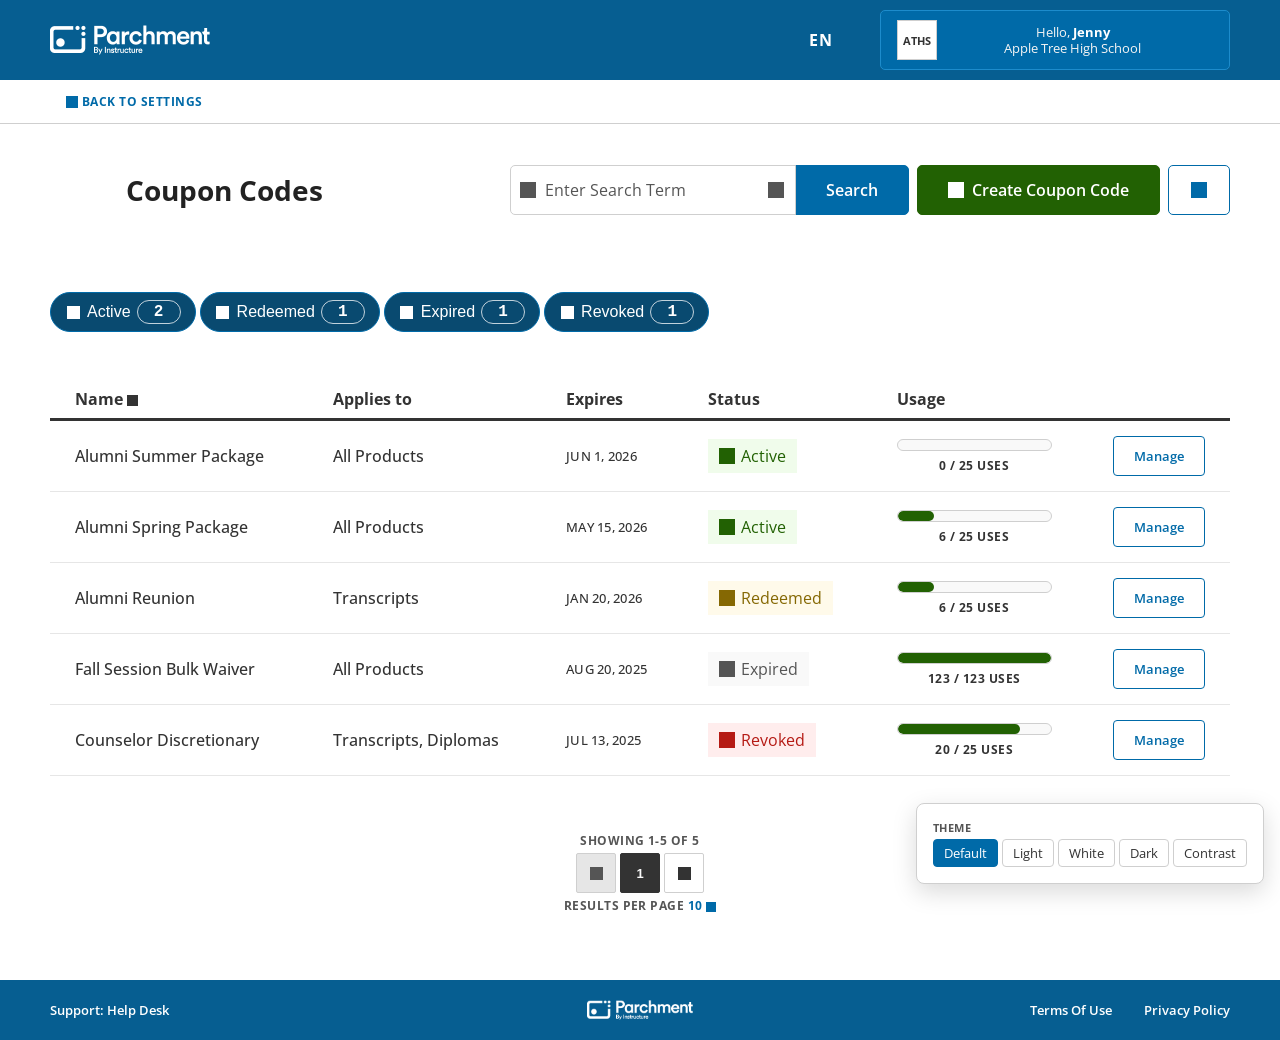
==== index.html @ 9c828cae "Add files via upload" ====
<!DOCTYPE html>
<html lang="en" data-theme="default">
<!--
  Coupon Codes Prototype — Admin Settings
  Screens: list (table), create-01 (form), create-02 (send), create-03 (confirmation)
  Modal:   revoke confirmation
-->
<head>
  <meta charset="UTF-8">
  <meta name="viewport" content="width=device-width, initial-scale=1.0">
  <title>Coupon Codes — Admin Settings</title>
  <link rel="stylesheet" href="styles/tokens.css">
  <link rel="stylesheet" href="styles/icons.css">
  <link rel="stylesheet" href="styles/chrome.css">
  <link rel="stylesheet" href="styles/app.css">
  <link rel="stylesheet" href="styles/tasty-components.css">
</head>
<body>
  <a class="skip-link" href="#main-content">Skip to main content</a>

  <div class="dashboard-screen-wrap">
    <div class="app-wrap">

      <!-- Chrome: PageHeader -->
      <div data-component="page-header-mount"
           data-persona-greet="Hello,"
           data-persona-name="Jenny"
           data-persona-org="Apple Tree High School"
           data-org-initials="ATHS"
           data-lang="EN"></div>

      <!-- ═══════════════════════════════════════════════════════════
           SCREEN 1: Coupon Codes List
      ═══════════════════════════════════════════════════════════ -->
      <section id="screen-list" class="screen active">

        <!-- Sub-nav back bar -->
        <div class="subnav-bar">
          <button class="workflow-nav-btn subnav-back">
            <span class="tcon" data-g="back-caret"></span> BACK TO SETTINGS
          </button>
        </div>

        <div class="page-content" id="main-content">

          <!-- Control bar: illustration + title + search + actions -->
          <div class="coupon-ctrl-bar">
            <div class="coupon-ctrl-bar__left">
              <div class="coupon-illus-wrap" id="coupon-illus-header"></div>
              <h1 class="coupon-page-title">Coupon Codes</h1>
            </div>
            <div class="coupon-ctrl-bar__right">
              <div class="tasty-search-group">
                <span class="tasty-search has-config">
                  <span class="tasty-search__icon"><span class="tcon" data-g="search"></span></span>
                  <input type="text" class="tasty-input" id="search-input" placeholder="Enter Search Term" oninput="handleSearch(this.value)">
                  <span class="tasty-search__config"><span class="tcon" data-g="filter"></span></span>
                </span>
                <button class="tasty-btn tasty-search-group__go" onclick="handleSearch(document.getElementById('search-input').value)">Search</button>
              </div>
              <button class="tasty-btn is-success" id="btn-create" onclick="openCreateFlow()">
                <span class="tcon" data-g="add"></span> Create Coupon Code
              </button>
              <div style="position:relative; display:inline-block;">
                <button class="tasty-btn is-ghost kebab-btn" id="kebab-btn" onclick="toggleKebab()" aria-label="More options">
                  <span class="tcon" data-g="more-menu"></span>
                </button>
                <div class="tasty-menu" id="kebab-menu" style="display:none; position:absolute; right:0; top:44px; min-width:180px; z-index:50;">
                  <button class="tasty-menu__item" onclick="closeKebab()">Export CSV</button>
                  <button class="tasty-menu__item" onclick="closeKebab()">Import Codes</button>
                </div>
              </div>
            </div>
          </div>

          <!-- Status filter tags (multi-select; all active by default) -->
          <div class="filter-tag-row" id="status-filter-tags" role="group" aria-label="Filter by status">
            <button class="tasty-filter-tag is-active" data-filter="active"
                    aria-pressed="true"
                    onclick="toggleFilter('active', this)">
              <span class="ft-cap" aria-hidden="true">
                <span class="ft-cap__ring"></span>
                <span class="tcon ft-cap__check" data-g="check"></span>
              </span>
              Active <span class="tasty-badge" id="badge-active">2</span>
            </button>
            <button class="tasty-filter-tag is-active" data-filter="redeemed"
                    aria-pressed="true"
                    onclick="toggleFilter('redeemed', this)">
              <span class="ft-cap" aria-hidden="true">
                <span class="ft-cap__ring"></span>
                <span class="tcon ft-cap__check" data-g="check"></span>
              </span>
              Redeemed <span class="tasty-badge" id="badge-redeemed">1</span>
            </button>
            <button class="tasty-filter-tag is-active" data-filter="expired"
                    aria-pressed="true"
                    onclick="toggleFilter('expired', this)">
              <span class="ft-cap" aria-hidden="true">
                <span class="ft-cap__ring"></span>
                <span class="tcon ft-cap__check" data-g="check"></span>
              </span>
              Expired <span class="tasty-badge" id="badge-expired">1</span>
            </button>
            <button class="tasty-filter-tag is-active" data-filter="revoked"
                    aria-pressed="true"
                    onclick="toggleFilter('revoked', this)">
              <span class="ft-cap" aria-hidden="true">
                <span class="ft-cap__ring"></span>
                <span class="tcon ft-cap__check" data-g="check"></span>
              </span>
              Revoked <span class="tasty-badge" id="badge-revoked">1</span>
            </button>
          </div>

          <!-- Coupon table -->
          <table class="tasty-table coupon-table" id="coupon-table">
            <thead>
              <tr>
                <th class="tasty-table__th sortable" onclick="sortTable('name')">
                  Name <span class="tcon" data-g="caret" style="font-size:11px; vertical-align:middle;"></span>
                </th>
                <th class="tasty-table__th">Applies to</th>
                <th class="tasty-table__th">Expires</th>
                <th class="tasty-table__th">Status</th>
                <th class="tasty-table__th">Usage</th>
                <th class="tasty-table__th"></th>
              </tr>
            </thead>
            <tbody id="coupon-tbody">
              <!-- Rendered by renderTable() in app.js -->
            </tbody>
          </table>

          <!-- Empty state (shown when no rows match filter) -->
          <div id="empty-state" class="coupon-empty-state" style="display:none;">
            <h2 class="coupon-empty-title">Create a coupon code to get started.</h2>
            <div id="empty-illus-slot" class="coupon-empty-illus"></div>
          </div>

          <!-- Pagination -->
          <div id="pagination-wrap" class="coupon-pagination-wrap">
            <p class="pagination-showing">SHOWING <strong id="showing-range">1-5</strong> OF <strong id="showing-total">5</strong></p>
            <nav class="tasty-pagination" aria-label="Pagination">
              <button class="tasty-pagination__item is-disabled" aria-label="Previous page">
                <span class="tcon" data-g="back-caret"></span>
              </button>
              <button class="tasty-pagination__item is-active" aria-current="page">1</button>
              <button class="tasty-pagination__item next-page" aria-label="Next page">
                <span class="tcon next-icon" data-g="back-caret" style="display:inline-block; transform:rotate(180deg);"></span>
              </button>
            </nav>
            <p class="pagination-per-page">
              RESULTS PER PAGE
              <span class="per-page-trigger" id="per-page-trigger" onclick="togglePerPage()">
                10 <span class="tcon" data-g="caret" style="font-size:10px; vertical-align:middle;"></span>
              </span>
              <span class="per-page-options" id="per-page-options" style="display:none;">
                <button onclick="setPerPage(10)">10</button>
                <button onclick="setPerPage(25)">25</button>
                <button onclick="setPerPage(50)">50</button>
              </span>
            </p>
          </div>

        </div>
      </section>


      <!-- ═══════════════════════════════════════════════════════════
           SCREEN 2: Create Coupon Code — Step 1 (Form)
      ═══════════════════════════════════════════════════════════ -->
      <section id="screen-create-01" class="screen">

        <div class="workflow-header">
          <div class="workflow-header-left">
            <button class="workflow-nav-btn" onclick="showScreen('list')">
              <span class="tcon" data-g="back-caret"></span> BACK
            </button>
          </div>
          <div class="workflow-header-right">
            <button class="workflow-nav-btn" onclick="cancelCreate()">
              CANCEL <span class="tcon" data-g="cancel"></span>
            </button>
          </div>
        </div>

        <div class="page-content">
          <div class="tasty-input-container">

            <div class="tasty-input-container__header">
              <h2 style="margin:0; font-size:16px;">Create coupon code</h2>
            </div>

            <div class="tasty-input-container__body create-form-body">

              <!-- Code Name -->
              <div class="tasty-field" id="field-code-name">
                <label class="tasty-field__label" for="input-code-name">
                  <span class="req" aria-hidden="true">*</span> Code name
                </label>
                <div class="tasty-field__control">
                  <input type="text" class="tasty-input" id="input-code-name"
                    placeholder="" oninput="validateCreate()"
                    aria-required="true" aria-describedby="hint-code-name">
                </div>
                <span class="tasty-field__msg" id="hint-code-name">Give your code a name that you'll recognize on the management list.</span>
              </div>

              <!-- Applies To -->
              <div class="tasty-field" style="margin-top:24px;" id="field-applies-to">
                <label class="tasty-field__label"><span class="req" aria-hidden="true">*</span> Applies to</label>
                <label class="tasty-radio is-checked" id="radio-all-products" onclick="selectAppliesTo('all', this)">
                  <span class="tasty-radio__dot"></span>
                  All products
                </label>
                <label class="tasty-radio" id="radio-specific" style="margin-top:10px;" onclick="selectAppliesTo('specific', this)">
                  <span class="tasty-radio__dot"></span>
                  Specific product
                </label>
                <div id="product-select-wrap" style="margin-top:10px; display:none;">
                  <div class="tasty-field__control" style="position:relative;">
                    <span class="product-select-lock"><span class="tcon" data-g="locked"></span></span>
                    <select class="tasty-input product-select" disabled>
                      <option value="transcripts">Transcripts</option>
                      <option value="diplomas">Diplomas</option>
                      <option value="certificates">Certificates</option>
                    </select>
                  </div>
                </div>
              </div>

              <!-- Expiration Date -->
              <div class="tasty-field" style="margin-top:24px;" id="field-expiry">
                <label class="tasty-field__label" for="input-expiry"><span class="req" aria-hidden="true">*</span> Expiration date</label>
                <div class="tasty-field__control" style="position:relative; max-width:300px;">
                  <input type="text" class="tasty-input" id="input-expiry"
                    placeholder="mm / dd / yyyy"
                    oninput="validateCreate()" onfocus="this.select()"
                    aria-required="true" aria-label="Expiration date, format mm/dd/yyyy">
                  <span class="date-icon" aria-hidden="true"><span class="tcon" data-g="calendar"></span></span>
                </div>
              </div>

              <!-- Usage Limits -->
              <div class="usage-limits-section">
                <h3 class="usage-limits-heading">
                  <span id="usage-icon-slot" aria-hidden="true"></span> Usage limits
                </h3>

                <!-- Total Usage -->
                <div class="usage-row">
                  <label class="tasty-field__label"><span class="req" aria-hidden="true">*</span> Total usage</label>
                  <div class="usage-controls">
                    <label class="tasty-radio" id="radio-total-unlimited" onclick="selectUsage('total', 'unlimited', this)">
                      <span class="tasty-radio__dot"></span>
                      Unlimited
                    </label>
                    <label class="tasty-radio is-checked" id="radio-total-limit" onclick="selectUsage('total', 'limit', this)">
                      <span class="tasty-radio__dot"></span>
                      Limit to
                    </label>
                    <div class="usage-input-group" id="total-limit-group">
                      <input type="number" class="tasty-input usage-number" id="input-total-limit"
                        value="100" min="1" oninput="validateCreate()">
                      <span class="usage-label">uses total</span>
                    </div>
                  </div>
                </div>

                <!-- Per Learner -->
                <div class="usage-row" style="margin-top:16px;">
                  <label class="tasty-field__label"><span class="req" aria-hidden="true">*</span> Per learner</label>
                  <div class="usage-controls">
                    <label class="tasty-radio" id="radio-learner-unlimited" onclick="selectUsage('learner', 'unlimited', this)">
                      <span class="tasty-radio__dot"></span>
                      Unlimited
                    </label>
                    <label class="tasty-radio is-checked" id="radio-learner-limit" onclick="selectUsage('learner', 'limit', this)">
                      <span class="tasty-radio__dot"></span>
                      Limit to
                    </label>
                    <div class="usage-input-group" id="learner-limit-group">
                      <input type="number" class="tasty-input usage-number" id="input-learner-limit"
                        value="1" min="1" oninput="validateCreate()">
                      <span class="usage-label">per learner</span>
                    </div>
                  </div>
                </div>
              </div>

              <!-- Internal Note -->
              <div class="tasty-field" style="margin-top:24px;">
                <label class="tasty-field__label" for="input-note">
                  Internal note <span class="optional-label">(Optional)</span>
                </label>
                <div class="tasty-field__control">
                  <textarea class="tasty-textarea" id="input-note"
                    maxlength="250" rows="4"
                    oninput="updateCharCount(this)"
                    aria-describedby="char-count"></textarea>
                </div>
                <span class="tasty-field__msg" id="char-count" aria-live="polite">0 of 250 characters used</span>
              </div>

            </div><!-- /body -->

            <div class="tasty-input-container__footer create-form-footer">
              <div class="form-footer-btns">
                <button class="tasty-btn is-success" id="btn-generate"
                  disabled onclick="goToConfirmation()">Generate</button>
              </div>
              <p class="req-note">
                <span class="req" aria-hidden="true">*</span> All items with a red asterisk are required.
              </p>
            </div>

          </div>
        </div>
      </section>


      <!-- ═══════════════════════════════════════════════════════════
           SCREEN 3: Send Coupon Code — Step 2
      ═══════════════════════════════════════════════════════════ -->
      <section id="screen-create-02" class="screen">

        <div class="workflow-header">
          <div class="workflow-header-left">
            <button class="workflow-nav-btn" onclick="showScreen('create-03')">
              <span class="tcon" data-g="back-caret"></span> BACK
            </button>
          </div>
          <div class="workflow-header-right">
            <button class="workflow-nav-btn" onclick="cancelCreate()">
              CANCEL <span class="tcon" data-g="cancel"></span>
            </button>
          </div>
        </div>

        <div class="page-content">
          <div class="tasty-input-container">

            <div class="tasty-input-container__header">
              <h2 style="margin:0; font-size:16px;">Send coupon code</h2>
            </div>

            <div class="tasty-input-container__body send-form-body">

              <p class="send-intro">
                Add learners manually, select them from the learner directory, or upload a batch file.
              </p>

              <!-- 3 send-method options (OptionButtonList) -->
              <div class="send-options-row" role="group" aria-label="Choose how to add learners">
                <button class="send-option is-active" id="opt-library"
                        aria-pressed="true"
                        onclick="selectSendMethod('library')">
                  <div class="send-option__circle is-selected" id="opt-library-circle">
                    <span class="tcon" data-g="search-users-fill" aria-hidden="true"></span>
                    <span class="send-option__check"><span class="tcon" data-g="check" aria-hidden="true"></span></span>
                  </div>
                  <span class="send-option__label">Add from learner<br>directory</span>
                </button>
                <button class="send-option" id="opt-individual"
                        aria-pressed="false"
                        onclick="selectSendMethod('individual')">
                  <div class="send-option__circle" id="opt-individual-circle">
                    <span class="tcon" data-g="invite-user-fill" aria-hidden="true"></span>
                    <span class="send-option__check" style="display:none;"><span class="tcon" data-g="check" aria-hidden="true"></span></span>
                  </div>
                  <span class="send-option__label">Add new<br>recipient(s)</span>
                </button>
                <button class="send-option" id="opt-csv"
                        aria-pressed="false"
                        onclick="selectSendMethod('csv')">
                  <div class="send-option__circle" id="opt-csv-circle">
                    <span class="tcon" data-g="file-csv" aria-hidden="true"></span>
                    <span class="send-option__check" style="display:none;"><span class="tcon" data-g="check" aria-hidden="true"></span></span>
                  </div>
                  <span class="send-option__label">Upload a CSV</span>
                </button>
              </div>

              <!-- Panel: Learner Directory -->
              <div id="panel-library" class="send-panel">
                <div class="library-search-header">
                  <div class="library-search-left">
                    <label class="tasty-field__label" for="library-search-input" style="margin-bottom:6px;">Search learners</label>
                    <span class="tasty-search library-search-input-wrap">
                      <span class="tasty-search__icon" aria-hidden="true"><span class="tcon" data-g="search"></span></span>
                      <input type="text" class="tasty-input" id="library-search-input"
                        placeholder="" oninput="filterLearners(this.value)"
                        aria-label="Search learners by name or email">
                    </span>
                  </div>
                  <div class="library-count-label">
                    Send List <span class="tasty-badge" id="library-count">0</span> Selected
                  </div>
                </div>
                <div class="learner-list-box" id="learner-list-box">
                  <!-- populated by renderLibraryList() -->
                </div>
              </div>

              <!-- Panel: Add New Recipient(s) -->
              <div id="panel-individual" class="send-panel" style="display:none;">
                <div class="name-row">
                  <div class="tasty-field" style="flex:1;">
                    <label class="tasty-field__label"><span class="req">*</span> First Name</label>
                    <div class="tasty-field__control">
                      <input type="text" class="tasty-input" id="input-first-name" placeholder="">
                    </div>
                  </div>
                  <div class="tasty-field" style="flex:1;">
                    <label class="tasty-field__label"><span class="req">*</span> Last Name</label>
                    <div class="tasty-field__control">
                      <input type="text" class="tasty-input" id="input-last-name" placeholder="">
                    </div>
                  </div>
                </div>
                <div class="tasty-field" style="margin-top:16px;">
                  <label class="tasty-field__label"><span class="req">*</span> Email</label>
                  <div class="email-add-row">
                    <div class="tasty-field__control" style="flex:1;">
                      <input type="email" class="tasty-input" id="input-email" placeholder=""
                        onkeydown="if(event.key==='Enter')addRecipient()">
                    </div>
                    <button class="tasty-btn is-ghost is-primary add-btn" onclick="addRecipient()">
                      <span class="tcon" data-g="add"></span> Add
                    </button>
                  </div>
                </div>
                <div class="send-list-section">
                  <div class="send-list-heading-row">
                    <h4 class="send-list-heading">
                      Send List <span class="tasty-badge" id="send-count-badge">0</span>
                    </h4>
                    <button class="send-list-clear-btn" onclick="clearSendList()">Clear All</button>
                  </div>
                  <div class="send-list-box" id="send-list-box">
                    <div id="send-list-empty-state" class="send-list-empty">
                      <span>No learners added yet. Add them above.</span>
                    </div>
                    <ul id="send-list-items" style="display:none; list-style:none; padding:0; margin:0;"></ul>
                  </div>
                </div>
              </div>

              <!-- Panel: Upload CSV -->
              <div id="panel-csv" class="send-panel" style="display:none;">
                <div class="tasty-dropzone">
                  <span class="tcon" data-g="cloud-upload-fill" style="font-size:32px; color:var(--action-default);"></span>
                  <p class="tasty-dropzone__hint">Drag a CSV file here, or <span style="color:var(--action-default); cursor:pointer;">browse to upload</span></p>
                  <p class="tasty-dropzone__hint" style="font-size:12px; margin-top:4px;">First Name, Last Name, Email columns required</p>
                </div>
              </div>

              <!-- Send timing: navToggle as tablist -->
              <div class="send-action-row">
                <div class="tasty-navtoggle" role="tablist" aria-label="Send timing">
                  <button class="tasty-navtoggle__item is-active"
                    role="tab" id="tab-send-now"
                    aria-selected="true" aria-controls="tabpanel-send-now"
                    onclick="selectSendAction('now')">
                    <span class="tcon" data-g="send" aria-hidden="true"></span> Send now
                  </button>
                  <button class="tasty-navtoggle__item"
                    role="tab" id="tab-schedule"
                    aria-selected="false" aria-controls="tabpanel-schedule"
                    onclick="selectSendAction('schedule')">
                    <span class="tcon" data-g="calendar" aria-hidden="true"></span> Schedule send
                  </button>
                </div>
              </div>

              <!-- Tabpanel: Send now (no additional fields) -->
              <div role="tabpanel" id="tabpanel-send-now" aria-labelledby="tab-send-now"></div>

              <!-- Tabpanel: Schedule send -->
              <div role="tabpanel" id="tabpanel-schedule" aria-labelledby="tab-schedule" hidden>
                <div class="schedule-fields">
                  <div class="schedule-fields-row">
                    <div class="tasty-field is-valid" style="flex:1.5;">
                      <label class="tasty-field__label" for="schedule-datetime">
                        <span class="req" aria-hidden="true">*</span> Issue date/time
                      </label>
                      <div class="tasty-field__control" style="position:relative;">
                        <span class="tasty-field__vicon" aria-hidden="true"><span class="tcon" data-g="check"></span></span>
                        <input type="text" class="tasty-input schedule-dt-input" id="schedule-datetime"
                               value="05 / 01 / 2026,  2:00 PM"
                               aria-required="true" aria-label="Issue date and time">
                        <span class="date-icon" aria-hidden="true"><span class="tcon" data-g="calendar"></span></span>
                      </div>
                    </div>
                    <div class="tasty-field is-valid" style="flex:1;">
                      <label class="tasty-field__label" for="schedule-timezone">
                        <span class="req" aria-hidden="true">*</span> Timezone
                      </label>
                      <div class="tasty-field__control">
                        <span class="tasty-field__vicon" aria-hidden="true"><span class="tcon" data-g="check"></span></span>
                        <select class="tasty-input schedule-tz-select" id="schedule-timezone" aria-required="true">
                          <option value="CST">CST</option>
                          <option value="EST">EST</option>
                          <option value="PST">PST</option>
                          <option value="MST">MST</option>
                        </select>
                      </div>
                    </div>
                  </div>
                </div>
              </div>

              <p class="send-continue-note">
                Selecting <strong>Continue</strong> sends the email notification(s).
              </p>

            </div><!-- /body -->

            <div class="tasty-input-container__footer create-form-footer">
              <div class="form-footer-btns">
                <button class="tasty-btn is-success" id="btn-continue"
                  onclick="completeSend()">Continue</button>
              </div>
              <p class="req-note">
                <span class="req" aria-hidden="true">*</span> All items with a red asterisk are required.
              </p>
            </div>

          </div>
        </div>
      </section>


      <!-- ═══════════════════════════════════════════════════════════
           SCREEN 4: Coupon Code Generated — Confirmation
      ═══════════════════════════════════════════════════════════ -->
      <section id="screen-create-03" class="screen">

        <div class="page-content">
          <div class="tasty-input-container confirm-container">

            <div class="tasty-input-container__header confirm-header">
              <h2 style="margin:0; font-size:16px; text-align:center;">Coupon code generated</h2>
            </div>

            <div class="tasty-input-container__body confirm-body">

              <h3 class="confirm-summary-heading">Summary</h3>

              <div class="confirm-summary-row">
                <div class="confirm-meta">
                  <strong class="confirm-name" id="confirm-name"></strong>
                  <span class="confirm-expires-line">Expires <strong id="confirm-expires-date"></strong></span>
                  <span class="confirm-applies-tag" id="confirm-applies"></span>
                </div>
                <div class="confirm-stats">
                  <div class="confirm-stat">
                    <span class="confirm-stat__num" id="confirm-per-learner-num">1</span>
                    <span class="confirm-stat__label">use per learner</span>
                  </div>
                  <div class="confirm-stat">
                    <span class="confirm-stat__num" id="confirm-total-num">100</span>
                    <span class="confirm-stat__label">total uses</span>
                  </div>
                </div>
              </div>

              <div class="confirm-copy-area">
                <p class="confirm-share-note">Share this code with learners to track redemptions.</p>
                <button class="tasty-btn is-ghost copy-code-btn" onclick="copyCode()">
                  <span class="tcon" data-g="copy" aria-hidden="true"></span> Copy code
                </button>
              </div>

            </div><!-- /body -->

            <div class="tasty-input-container__footer confirm-footer">
              <div class="form-footer-btns">
                <button class="tasty-btn is-ghost" onclick="doneCreate()">Done</button>
                <button class="tasty-btn is-success" onclick="sendToLearners()">Send to learner(s)</button>
              </div>
            </div>

          </div>
        </div>
      </section>


      <div data-component="page-footer-mount"></div>
    </div>
  </div>


  <!-- ═══════════════════════════════════════════════════════════════
       REVOKE MODAL
  ═══════════════════════════════════════════════════════════════ -->
  <div class="tasty-modal-overlay" id="revoke-overlay" style="display:none;"
       onclick="if(event.target===this)closeRevokeModal()">
    <div class="tasty-modal revoke-modal" role="dialog" aria-modal="true" aria-labelledby="revoke-title">
      <div class="tasty-modal__head">
        <div class="revoke-modal-title-row">
          <span class="tcon" data-g="warning" style="color:var(--context-bold);"></span>
          <span class="tasty-modal__title" id="revoke-title">Revoke coupon code</span>
        </div>
        <button class="tasty-modal__x" onclick="closeRevokeModal()" aria-label="Close">&times;</button>
      </div>
      <div class="tasty-modal__body revoke-modal-body">
        <p class="revoke-confirm-line">Revoke <strong id="revoke-code-id">SUMMER26</strong>?</p>
        <p class="revoke-confirm-line">It will stop working immediately for any learner who tries to redeem it.</p>
        <p class="revoke-undo-note">This cannot be undone.</p>
      </div>
      <div class="tasty-modal__foot revoke-modal-foot">
        <button class="tasty-btn is-ghost" onclick="closeRevokeModal()">Cancel</button>
        <button class="tasty-btn is-error" onclick="confirmRevoke()">Revoke coupon code</button>
      </div>
    </div>
  </div>


  <!-- Dev panel: theme switcher -->
  <div id="dev-panel">
    <p class="dev-section-label">Theme</p>
    <div class="dev-btn-row">
      <button class="dev-btn active" data-theme="default">Default</button>
      <button class="dev-btn" data-theme="light">Light</button>
      <button class="dev-btn" data-theme="white">White</button>
      <button class="dev-btn" data-theme="dark">Dark</button>
      <button class="dev-btn" data-theme="contrast">Contrast</button>
    </div>
  </div>

  <!-- Toast mount -->
  <div id="toast-mount" class="toast-stack"></div>

  <script src="assets/tasty/manifest.js"></script>
  <script src="scripts/tasty-icons.js"></script>
  <script src="scripts/tasty-interactions.js"></script>
  <script src="scripts/components.js"></script>
  <script src="scripts/app.js"></script>
</body>
</html>
---- styles/tokens.css ----
/* ════════════════════════════════════════════════════════════════════
   TASTY DESIGN SYSTEM — Primitives + Semantic Tokens
   ════════════════════════════════════════════════════════════════════

   SOURCE OF TRUTH: @parchment/tastysoft v5.56.1
     · Primitives    → packages/Colors/src/colors.ts
     · Semantic      → packages/ThemeProvider/src/themes/parchment/*
                       (default · light · white · dark · contrast,
                        + colorContext · status · validation · tooltip)
   This file mirrors those theme objects 1:1 (verified June 2026 against
   the monorepo). The --c-* alias layer (§3) is the prototype's own
   contract that app.css / chrome.css read — it inherits whatever the
   active theme sets in §2/§4.

   Themes (<html data-theme="…">):
     default   → Admin / Counselor          WCAG AA   (shipped)
     light     → Learner Experience UI      WCAG AA   (shipped)
     white     → White-surface variant      WCAG AA   (shipped)
     dark      → New product surfaces        WCAG AA   (isEnabled:false upstream)
     contrast  → Universal high-contrast     WCAG AAA  (isEnabled:false upstream)

   STRUCTURE:
     §1 Primitive palette  — constant, never overridden by theme
     §2 Semantic tokens    — Default (Admin) theme; mirrors default.ts
     §3 --c-* aliases      — what component CSS reads
     §4 Theme overrides    — light / white / dark / contrast
     §5 Non-color tokens   — spacing / type / radius / shadow (OUT OF SCOPE
                             for the alignment pass; left as authored)
   ════════════════════════════════════════════════════════════════════ */

@font-face {
  font-family: "Open Sans";
  font-weight: 300 800;
  font-style: normal;
  font-display: swap;
  src: url("../fonts/OpenSans-Variable.ttf") format("truetype-variations"),
       url("../fonts/OpenSans-Regular.ttf") format("truetype");
}
@font-face {
  font-family: "Open Sans";
  font-weight: 300 800;
  font-style: italic;
  font-display: swap;
  src: url("../fonts/OpenSans-Italic-Variable.ttf") format("truetype-variations");
}
@font-face {
  font-family: "Open Sans";
  font-weight: 600;
  font-style: normal;
  font-display: swap;
  src: url("../fonts/OpenSans-SemiBold.ttf") format("truetype");
}
@font-face {
  font-family: "Open Sans";
  font-weight: 700;
  font-style: normal;
  font-display: swap;
  src: url("../fonts/OpenSans-Bold.ttf") format("truetype");
}
@font-face {
  font-family: "Open Sans";
  font-weight: 800;
  font-style: normal;
  font-display: swap;
  src: url("../fonts/OpenSans-ExtraBold.ttf") format("truetype");
}


:root {
  /* ════════════════════════════════════════════════════════════════
     §1 PRIMITIVE PALETTE — colors.ts · never overridden by theme
     ════════════════════════════════════════════════════════════════ */

  /* Grayscale */
  --black:        #000000;  --instBlack:  #0E1721;  --codGray:    #121212;
  --voidBlack:    #222222;  --mineShaft:  #333333;  --emperor:    #555555;
  --boulder:      #777777;  --dustyGray:  #999999;  --alto:       #CFCFCF;
  --mercury:      #E6E6E6;  --wildSand:   #F4F4F4;  --alabaster:  #F9F9F9;
  --fog:          #FCFCFC;  --white:      #FFFFFF;

  /* Teals */
  --tarawera:     #09414D;  --atoll:       #095F70;  --blueLagoon: #067A91;
  --bondiBlue:    #0093B2;  --java:        #1DAFCC;  --arendtBlue: #65D0E5;
  --frenchPass:   #B2F2FF;  --freshAir:    #D9F7FC;  --catskillWhite: #F0FCFF;

  /* Yellows */
  --yukonGold:    #745300;  --sahara:      #856803;  --pirateGold: #BD9711;
  --fuel:         #DBAD0D;  --equator:     #FCCD28;  --peach:      #FCDD70;
  --sunKissed:    #FFE99C;  --varden:      #FDF3CF;  --bulletin:   #FFFAEA;

  /* Oranges */
  --choco:        #622D09;  --toasted:     #90420D;  --cider:      #BB540D;
  --oregon:       #EE6D15;  --hotCinnamon: #FC8B27;  --apricot:    #FDA85C;
  --summer:       #FAC89B;  --siesta:      #FCE9D9;  --seashell:   #FFF5ED;

  /* Reds */
  --wine:         #4A1210;  --jam:         #701C1A;  --totemPole:  #91060A;
  --cherry:       #B51A14;  --thunderBird: #CC1D22;  --popsicle:   #ED8084;
  --sundown:      #FFB2B5;  --blush:       #FCD7D7;  --fairPink:   #FFEDED;

  /* Blues */
  --deepSpace:    #002A42;  --astronaut:   #023B5C;  --tealBlue:   #094A70;
  --veniceBlue:   #065E91;  --deepCerulean:#006AA8;  --instBlue:   #4279B6;
  --curiousBlue:  #1D8CCC;  --turquoiseBlue:#65B6E6; --anakiwa:    #B2E3FF;
  --pillow:       #E0F4FF;

  /* Greens */
  --pine:         #174103;  --basil:       #226103;  --limeade:    #2D8005;
  --olive:        #3FA110;  --apple:       #6DBE45;  --leaf:       #81D955;
  --conifer:      #A9F086;  --mint:        #DAF7CB;  --willowBrook:#F0FCEB;


  /* ════════════════════════════════════════════════════════════════
     §2 SEMANTIC TOKENS — Default (Admin / Counselor) theme
     Mirrors parchment/default.ts. Themes in §4 override these;
     the --c-* aliases in §3 inherit automatically.
     ════════════════════════════════════════════════════════════════ */

  /* Surfaces — whiteSpace ladder */
  --background:            var(--white);              /* theme.background */
  --white-space-base:      var(--white);              /* #FFFFFF */
  --white-space-z-index1:  var(--fog);                /* #FCFCFC */
  --white-space-z-index2:  var(--alabaster);          /* #F9F9F9 */
  --white-space-z-index3:  var(--wildSand);           /* #F4F4F4 */
  --white-space-z-index4:  var(--mercury);            /* #E6E6E6 */

  /* Text — fontColors.body */
  --body-font-base:        var(--mineShaft);          /* #333333 */
  --body-font-strong:      var(--voidBlack);          /* #222222 */
  --body-font-x-strong:    var(--codGray);            /* #121212 */
  --body-font-weak:        var(--emperor);            /* #555555 */
  --body-font-highlight:   var(--mineShaft);          /* #333333 */
  --body-font-disabled:    var(--emperor);            /* #555555 — official body.disabled */
  --body-font-subtle:      var(--boulder);            /* #777777 — prototype extension (lighter muted UI text) */

  /* Border */
  --border-color:          var(--alto);               /* #CFCFCF */

  /* Action — defaultTheme.action */
  --action-default:        var(--deepCerulean);       /* #006AA8 */
  --action-strong:         var(--deepCerulean);       /* #006AA8 — official strong = deepCerulean */
  --action-primary:        var(--basil);              /* #226103 — green "primary" buttons */
  --action-active:         var(--tealBlue);           /* #094A70 — pressed/active */
  --action-hover-default:  var(--astronaut);          /* prototype extension — solid chrome hover (legacy; persona pill now uses the hover-primary gradient) */
  /* Gradient hovers per colorContext — Tasty buttons use these on :hover */
  --action-hover-primary:  linear-gradient(var(--deepCerulean), var(--astronaut));
  --action-hover-success:  linear-gradient(var(--limeade), var(--pine));
  --action-hover-warning:  linear-gradient(var(--cider), var(--choco));
  --action-hover-error:    linear-gradient(var(--cherry), var(--jam));
  --action-hover-bold:     linear-gradient(var(--emperor), var(--codGray));

  /* colorContext — context palette (colorContext.ts). Drives StatusTag,
     Banner, and Button context variants. NOTE: brand here = atoll (teal),
     intentionally distinct from action.default (blue). */
  --context-white:             var(--white);          /* #FFFFFF */
  --context-neutral:           var(--white);          /* #FFFFFF */
  --context-brand:             var(--atoll);          /* #095F70 */
  --context-success:           var(--basil);          /* #226103 */
  --context-config:            var(--deepCerulean);   /* #006AA8 */
  --context-warning:           var(--cider);          /* #BB540D */
  --context-error:             var(--cherry);         /* #B51A14 */
  --context-bold:              var(--emperor);        /* #555555 */
  --context-depressed-success: var(--pine);           /* #174103 */
  --context-depressed-warning: var(--toasted);        /* #90420D */
  --context-depressed-error:   var(--totemPole);      /* #91060A */
  --context-depressed-bold:    var(--mineShaft);      /* #333333 */

  /* Status (badge) tokens — status.ts. StatusTag context → token map:
       success → base2 / foreground2     warning → base5 / foreground5
       error   → base3 / foreground3     primary → base1 / foreground1
       note    → base4 / foreground4 */
  --status-base-1:         var(--pillow);             /* #E0F4FF  primary/info bg */
  --status-base-2:         var(--willowBrook);        /* #F0FCEB  success bg */
  --status-base-3:         var(--fairPink);           /* #FFEDED  error bg */
  --status-base-4:         var(--bulletin);           /* #FFFAEA  note bg (yellow) */
  --status-base-5:         var(--seashell);           /* #FFF5ED  warning bg (orange) */
  --status-base-6:         var(--catskillWhite);      /* #F0FCFF  brand bg (teal) */
  --status-foreground-1:   var(--deepCerulean);       /* #006AA8 */
  --status-foreground-2:   var(--basil);              /* #226103 */
  --status-foreground-3:   var(--cherry);             /* #B51A14 */
  --status-foreground-4:   var(--sahara);             /* #856803 */
  --status-foreground-5:   var(--toasted);            /* #90420D */
  --status-foreground-6:   var(--blueLagoon);         /* #067A91 */

  /* Tooltip — tooltip.ts */
  --tooltip-base:          var(--codGray);            /* #121212 */
  --tooltip-header:        var(--mineShaft);          /* #333333 */
  --tooltip-text:          var(--mercury);            /* #E6E6E6 */

  /* Validation — validation.ts */
  --validation-base-focus: var(--catskillWhite);      /* #F0FCFF */
  --validation-base-valid: var(--willowBrook);        /* #F0FCEB */
  --validation-base-error: var(--fairPink);           /* #FFEDED */

  /* Chrome (PageHeader / PageFooter — brand0-3 + fontColors.brand).
     These internal ph/nav tokens feed the --c-* chrome aliases. */
  --ph-brand0:             var(--veniceBlue);         /* #065E91 — header bg (brand0) */
  --ph-brand1:             var(--deepCerulean);       /* #006AA8 — persona pill bg (brand1) */
  --ph-brand2:             var(--curiousBlue);        /* #1D8CCC — persona border (brand2) */
  --ph-font-base:          var(--wildSand);           /* #F4F4F4 — persona text (fontColors.brand.base) */
  --ph-font-strong:        var(--white);              /* #FFFFFF — persona name (fontColors.brand.strong) */
  --ph-font-action:        var(--white);              /* #FFFFFF — lang selector (fontColors.brand.action) */
  --ph-logo-main:          var(--white);              /* fontColors.brand.logoMain */
  --ph-logo-accent:        var(--white);              /* fontColors.brand.logoAccent */

  /* Nav-bar (tab shelf below header) — prototype construct (Tasty has no
     dedicated nav-bar token; it derives from action + surface). Defaults
     to the body surface so the bar matches the page, header above stays
     the distinct brand surface. */
  --nav-bar-bg:            var(--white-space-base);
  --nav-bar-border:        var(--border-color);
  --nav-inactive:          var(--action-default);
  --nav-active:            var(--action-strong);

  /* Focus + overlay */
  --focus-ring:            var(--instBlue);           /* #4279B6 (focusRing) */
  --box-shadow-color:      rgba(34, 34, 34, 0.5);


  /* ════════════════════════════════════════════════════════════════
     §3 --c-* ALIASES — what component CSS reads. Resolve to whatever
     the active theme has set in §2/§4.
     ════════════════════════════════════════════════════════════════ */

  /* Body surfaces */
  --c-page:           var(--white-space-z-index3);
  --c-surface:        var(--white-space-base);
  --c-surface-subtle: var(--white-space-z-index2);
  --c-surface-z1:     var(--white-space-z-index3);
  --c-surface-raised: var(--white-space-base);
  --c-surface-dim:    var(--white-space-z-index2);
  --c-border:         var(--border-color);
  --c-border-strong:  var(--dustyGray);

  /* Text */
  --c-text:           var(--body-font-base);
  --c-text-strong:    var(--body-font-x-strong);
  --c-text-muted:     var(--body-font-weak);
  --c-text-subtle:    var(--body-font-subtle);
  --c-text-base:      var(--body-font-base);

  /* Brand / action */
  --c-brand:          var(--action-default);
  --c-brand-dark:     var(--action-active);    /* tealBlue — darker/pressed brand */
  --c-brand-bg:       var(--status-base-1);
  --c-brand-border:   var(--anakiwa);
  --c-action:         var(--action-default);
  --c-action-primary: var(--action-primary);   /* green primary */
  --c-action-active:  var(--action-active);
  /* Gradient hover aliases (buttons) */
  --c-hover-primary:  var(--action-hover-primary);
  --c-hover-success:  var(--action-hover-success);
  --c-hover-warning:  var(--action-hover-warning);
  --c-hover-error:    var(--action-hover-error);
  --c-hover-bold:     var(--action-hover-bold);

  /* Status — alias → official StatusTag context mapping */
  --c-success:        var(--context-success);
  --c-success-bg:     var(--status-base-2);     /* willowBrook */
  --c-success-text:   var(--status-foreground-2);
  --c-success-border: var(--leaf);
  --c-success-on-dark: var(--conifer);
  --c-warning:        var(--context-warning);   /* cider (orange) */
  --c-warning-bg:     var(--status-base-5);     /* seashell — official warning bg */
  --c-warning-text:   var(--status-foreground-5); /* toasted */
  --c-warning-border: var(--apricot);
  --c-note:           var(--status-foreground-4); /* Tasty "note" context (yellow) */
  --c-note-bg:        var(--status-base-4);      /* bulletin */
  --c-note-text:      var(--status-foreground-4);/* sahara */
  --c-note-border:    var(--fuel);
  --c-danger:         var(--context-error);
  --c-danger-bg:      var(--status-base-3);      /* fairPink */
  --c-danger-text:    var(--status-foreground-3);/* cherry */
  --c-danger-border:  var(--popsicle);
  --c-info-bg:        var(--status-base-1);      /* pillow */
  --c-info-text:      var(--status-foreground-1);/* deepCerulean */
  --c-context-brand:  var(--context-brand);      /* atoll teal */

  /* Tooltip */
  --c-tooltip-bg:     var(--tooltip-base);
  --c-tooltip-header: var(--tooltip-header);
  --c-tooltip-text:   var(--tooltip-text);

  /* Chrome */
  --c-page-header:        var(--ph-brand0);
  --c-page-header-fg:     var(--ph-font-strong);
  --c-page-footer:        var(--ph-brand0);
  --c-page-footer-fg:     var(--ph-font-strong);

  /* Nav-bar (tab shelf) */
  --c-nav-bar:            var(--nav-bar-bg);
  --c-nav-bar-border:     var(--nav-bar-border);
  --c-nav-inactive:       var(--nav-inactive);
  --c-nav-active:         var(--nav-active);

  /* Persona pill (inside header) */
  --c-persona-bg:         var(--ph-brand1);
  --c-persona-bg-hover:   var(--action-hover-primary); /* PersonaMenuHeader hover = primary gradient */
  --c-persona-border:     var(--ph-brand2);
  --c-persona-fg:         var(--ph-font-base);
  --c-persona-name-fg:    var(--ph-font-strong);

  /* Interaction */
  --c-overlay:    var(--box-shadow-color);
  --c-row-active: var(--catskillWhite);


  /* ════════════════════════════════════════════════════════════════
     §5 NON-COLOR TOKENS — spacing / type / radius / shadow / motion.
     OUT OF SCOPE for the color-alignment pass; preserved as authored.
     ════════════════════════════════════════════════════════════════ */

  /* Shadows */
  --shadow-card: 0 1px 2px rgba(0,0,0,0.06), 0 0 0 1px rgba(0,0,0,0.04);
  --shadow-pop:  0 8px 24px rgba(0,0,0,0.15);

  /* Transitions */
  --t-quick:  150ms ease-out;
  --t-medium: 220ms ease-out;

  /* Font family alias */
  --font-family: var(--font-family-base);

  /* Spacing — "Friends" model (same all themes) */
  --space-xs:    0.25rem;  --space-sm:    0.5rem;   --space-md:    1rem;
  --space-lg:    1.5rem;   --space-xl:    2rem;     --space-xxl:   2.5rem;
  --space-jumbo: 3.125rem; --space-xJumbo: 5rem;

  /* Typography — px (Tasty Globals FONT_SIZES). NOTE: Tasty's rem scale assumes
     a 10px root; this shell runs at the default 16px root (its spacing tokens
     are calibrated for 16px), so font sizes are authored in px to stay correct
     rather than rendering 1.6× too large. */
  --font-base-size:     16px;
  --font-xSmall:  11px;    --font-small:  13px;     --font-medium: 16px;
  --font-large:   20px;    --font-xLarge: 25px;     --font-xxLarge: 30px;
  --font-weight-regular:  400;
  --font-weight-semibold: 600;
  --font-weight-bold:     700;
  --font-family-base: "Open Sans", system-ui, -apple-system, "Segoe UI", Roboto, sans-serif;
  --font-family-mono: "JetBrains Mono", ui-monospace, monospace;

  /* Corner radii */
  --radius-sm:   2px;
  --radius-md:   4px;
  --radius-lg:   8px;
  --radius-pill: 9999px;
}


/* ════════════════════════════════════════════════════════════════════
   §4 THEME OVERRIDES
   Each theme replaces only the semantic tokens it changes; the --c-*
   aliases inherit. Surfaces, text, action, status, chrome per the
   matching parchment/*.ts file.
   ════════════════════════════════════════════════════════════════════ */


/* ──────────────────────────────────────────────────────────────────────
   LIGHT THEME — Learner Experience UI · WCAG AA · light.ts
   Surfaces = same white ladder as default; only chrome differs
   (wildSand header, dark text, instBlue→bondiBlue logo accent).
   ────────────────────────────────────────────────────────────────────── */
[data-theme="light"] {
  /* Surfaces — identical to default (white base) */
  --white-space-base:     var(--white);              /* #FFFFFF page */
  --white-space-z-index1: var(--fog);                /* #FCFCFC */
  --white-space-z-index2: var(--alabaster);          /* #F9F9F9 */
  --white-space-z-index3: var(--wildSand);           /* #F4F4F4 */
  --white-space-z-index4: var(--mercury);            /* #E6E6E6 */

  /* Action — light.ts sets active = deepCerulean (not tealBlue) */
  --action-active:        var(--deepCerulean);       /* #006AA8 */

  /* Chrome — wildSand header with dark text */
  --ph-brand0:            var(--wildSand);           /* #F4F4F4 header */
  --ph-brand1:            var(--white);              /* #FFFFFF persona bg */
  --ph-brand2:            var(--wildSand);           /* #F4F4F4 persona border */
  --ph-font-base:         var(--emperor);            /* #555555 */
  --ph-font-strong:       var(--mineShaft);          /* #333333 persona name */
  --ph-font-action:       var(--deepCerulean);       /* #006AA8 language */
  --ph-logo-main:         var(--emperor);            /* #555555 */
  --ph-logo-accent:       var(--bondiBlue);          /* #0093B2 */
}


/* ──────────────────────────────────────────────────────────────────────
   WHITE THEME — White-surface variant · WCAG AA · white.ts
   Alabaster page (recessed white card layer), pure-white header.
   ────────────────────────────────────────────────────────────────────── */
[data-theme="white"] {
  /* Surfaces — alabaster base, white is the most-recessed layer */
  --white-space-base:     var(--alabaster);          /* #F9F9F9 page */
  --white-space-z-index1: var(--white);              /* #FFFFFF */
  --white-space-z-index2: var(--fog);                /* #FCFCFC */
  --white-space-z-index3: var(--wildSand);           /* #F4F4F4 */
  --white-space-z-index4: var(--mercury);            /* #E6E6E6 */

  /* Chrome — pure-white header, blueLagoon→java logo */
  --ph-brand0:            var(--white);              /* #FFFFFF header */
  --ph-brand1:            var(--wildSand);           /* #F4F4F4 persona bg */
  --ph-brand2:            var(--mercury);            /* #E6E6E6 persona border */
  --ph-font-base:         var(--emperor);            /* #555555 */
  --ph-font-strong:       var(--mineShaft);          /* #333333 */
  --ph-font-action:       var(--deepCerulean);       /* #006AA8 */
  --ph-logo-main:         var(--blueLagoon);         /* #067A91 */
  --ph-logo-accent:       var(--java);               /* #1DAFCC */
}


/* ──────────────────────────────────────────────────────────────────────
   DARK THEME — New product surfaces · WCAG AA · dark.ts
   (isEnabled:false upstream — exposed here for prototype completeness.)
   ────────────────────────────────────────────────────────────────────── */
[data-theme="dark"] {
  /* Surfaces — flat ladder, page = card */
  --background:           var(--codGray);            /* #121212 */
  --white-space-base:     var(--codGray);            /* #121212 */
  --white-space-z-index1: var(--black);              /* #000000 — recessed */
  --white-space-z-index2: var(--voidBlack);          /* #222222 — elevated */
  --white-space-z-index3: var(--mineShaft);          /* #333333 */
  --white-space-z-index4: var(--emperor);            /* #555555 */

  /* Text */
  --body-font-base:       var(--mercury);            /* #E6E6E6 */
  --body-font-strong:     var(--wildSand);           /* #F4F4F4 */
  --body-font-x-strong:   var(--alabaster);          /* #F9F9F9 */
  --body-font-weak:       var(--alto);               /* #CFCFCF */
  --body-font-highlight:  var(--mercury);            /* #E6E6E6 */
  --body-font-disabled:   var(--black);              /* #000000 */
  --body-font-subtle:     var(--alto);               /* #CFCFCF */

  /* Border */
  --border-color:         var(--boulder);            /* #777777 */

  /* Action — lifted brand */
  --action-default:       var(--turquoiseBlue);      /* #65B6E6 */
  --action-strong:        var(--white);              /* #FFFFFF */
  --action-primary:       var(--apple);              /* #6DBE45 */
  --action-active:        var(--white);              /* #FFFFFF */
  --action-hover-default: var(--instBlue);
  --action-hover-primary: linear-gradient(var(--anakiwa), var(--curiousBlue));
  --action-hover-success: linear-gradient(var(--leaf), var(--olive));
  --action-hover-warning: linear-gradient(var(--apricot), var(--oregon));
  --action-hover-error:   linear-gradient(var(--sundown), var(--popsicle));
  --action-hover-bold:    linear-gradient(var(--alabaster), var(--alto));

  /* colorContext */
  --context-neutral:           var(--black);         /* #000000 */
  --context-brand:             var(--java);          /* #1DAFCC */
  --context-success:           var(--apple);         /* #6DBE45 */
  --context-config:            var(--turquoiseBlue); /* #65B6E6 */
  --context-warning:           var(--hotCinnamon);   /* #FC8B27 */
  --context-error:             var(--popsicle);      /* #ED8084 */
  --context-bold:              var(--wildSand);       /* #F4F4F4 */
  --context-depressed-success: var(--olive);         /* #3FA110 */
  --context-depressed-warning: var(--oregon);        /* #EE6D15 */
  --context-depressed-error:   var(--thunderBird);   /* #CC1D22 */
  --context-depressed-bold:    var(--mercury);       /* #E6E6E6 */

  /* Status */
  --status-base-1:        var(--astronaut);          /* #023B5C */
  --status-base-2:        var(--pine);               /* #174103 */
  --status-base-3:        var(--jam);                /* #701C1A */
  --status-base-4:        var(--yukonGold);          /* #745300 */
  --status-base-5:        var(--toasted);            /* #90420D */
  --status-base-6:        var(--tarawera);           /* #09414D */
  --status-foreground-1:  var(--anakiwa);            /* #B2E3FF */
  --status-foreground-2:  var(--mint);               /* #DAF7CB */
  --status-foreground-3:  var(--blush);              /* #FCD7D7 */
  --status-foreground-4:  var(--varden);             /* #FDF3CF */
  --status-foreground-5:  var(--siesta);             /* #FCE9D9 */
  --status-foreground-6:  var(--freshAir);           /* #D9F7FC */

  /* Tooltip */
  --tooltip-base:         var(--emperor);            /* #555555 */
  --tooltip-header:       var(--boulder);            /* #777777 */
  --tooltip-text:         var(--alabaster);          /* #F9F9F9 */

  /* Validation — flat dark fields */
  --validation-base-focus: var(--codGray);           /* #121212 */
  --validation-base-valid: var(--codGray);           /* #121212 */
  --validation-base-error: var(--codGray);           /* #121212 */

  /* Chrome — mineShaft header */
  --ph-brand0:            var(--mineShaft);          /* #333333 */
  --ph-brand1:            var(--codGray);            /* #121212 persona bg */
  --ph-brand2:            var(--emperor);            /* #555555 persona border */
  --ph-font-base:         var(--alto);               /* #CFCFCF */
  --ph-font-strong:       var(--white);              /* #FFFFFF */
  --ph-font-action:       var(--white);
  --ph-logo-main:         var(--white);
  --ph-logo-accent:       var(--white);

  /* Nav-bar — inherits codGray body bg; header above stays mineShaft */
  --nav-bar-border:       var(--boulder);            /* #777777 */
  --nav-inactive:         var(--alto);               /* #CFCFCF */
  --nav-active:           var(--turquoiseBlue);      /* #65B6E6 */

  /* Focus + alias overrides whose primitive paths need redirecting */
  --focus-ring:           var(--pillow);             /* #E0F4FF (dark.ts focusRing) */
  --c-brand-bg:           var(--astronaut);          /* #023B5C */
  --c-brand-border:       var(--turquoiseBlue);
  --c-row-active:         var(--voidBlack);          /* #222222 */
  --c-info-text:          var(--anakiwa);

  /* Shadows */
  --shadow-card: 0 4px 10px rgba(85, 85, 85, 0.35);
  --shadow-pop:  0 8px 24px rgba(0,0,0,0.55);
}


/* ──────────────────────────────────────────────────────────────────────
   CONTRAST THEME — Universal high-contrast · WCAG AAA · contrast.ts
   (isEnabled:false upstream.) White body, deepened text + action.
   NOTE: contrast.ts uses focusRing = deepCerulean. (A prior prototype
   build used a high-vis yellow #FFFF00 ring + white nav shelf for AAA;
   those were custom and are NOT in the upstream theme — restore them
   here if the team prefers that AAA treatment.)
   ────────────────────────────────────────────────────────────────────── */
[data-theme="contrast"] {
  /* Surfaces — same white ladder as default */
  --background:           var(--white);              /* #FFFFFF */

  /* Text — pushed darker for AAA contrast */
  --body-font-base:       var(--mineShaft);          /* #333333 */
  --body-font-strong:     var(--codGray);            /* #121212 */
  --body-font-x-strong:   var(--black);              /* #000000 */
  --body-font-weak:       var(--mineShaft);          /* #333333 — darker than default's #555 */
  --body-font-disabled:   var(--emperor);            /* #555555 */
  --body-font-subtle:     var(--mineShaft);          /* #333333 */

  /* Action — deeper blue for AAA contrast on white */
  --action-default:       var(--astronaut);          /* #023B5C */
  --action-strong:        var(--astronaut);          /* #023B5C */
  --action-primary:       var(--pine);               /* #174103 */
  --action-active:        var(--deepSpace);          /* #002A42 */
  --action-hover-default: var(--deepSpace);
  --action-hover-primary: linear-gradient(var(--veniceBlue), var(--astronaut));
  --action-hover-success: linear-gradient(var(--basil), var(--pine));
  --action-hover-warning: linear-gradient(var(--cider), var(--toasted));
  --action-hover-error:   linear-gradient(var(--totemPole), var(--jam));
  --action-hover-bold:    linear-gradient(var(--mineShaft), var(--codGray));

  /* colorContext */
  --context-brand:             var(--atoll);         /* #095F70 */
  --context-success:           var(--basil);         /* #226103 */
  --context-config:            var(--astronaut);     /* #023B5C */
  --context-warning:           var(--toasted);       /* #90420D */
  --context-error:             var(--jam);           /* #701C1A */
  --context-bold:              var(--codGray);       /* #121212 */
  --context-depressed-success: var(--pine);          /* #174103 */
  --context-depressed-warning: var(--choco);         /* #622D09 */
  --context-depressed-error:   var(--wine);          /* #4A1210 */
  --context-depressed-bold:    var(--codGray);       /* #121212 */

  /* Status */
  --status-base-1:        var(--pillow);             /* #E0F4FF */
  --status-base-2:        var(--mint);               /* #DAF7CB */
  --status-base-3:        var(--blush);              /* #FCD7D7 */
  --status-base-4:        var(--bulletin);           /* #FFFAEA */
  --status-base-5:        var(--siesta);             /* #FCE9D9 */
  --status-base-6:        var(--catskillWhite);      /* #F0FCFF */
  --status-foreground-1:  var(--astronaut);          /* #023B5C */
  --status-foreground-2:  var(--pine);               /* #174103 */
  --status-foreground-3:  var(--jam);                /* #701C1A */
  --status-foreground-4:  var(--mineShaft);          /* #333333 */
  --status-foreground-5:  var(--toasted);            /* #90420D */
  --status-foreground-6:  var(--tarawera);           /* #09414D */

  /* Tooltip */
  --tooltip-base:         var(--black);              /* #000000 */
  --tooltip-header:       var(--mineShaft);          /* #333333 */
  --tooltip-text:         var(--alabaster);          /* #F9F9F9 */

  /* Chrome — mineShaft header (like dark) */
  --ph-brand0:            var(--mineShaft);          /* #333333 */
  --ph-brand1:            var(--codGray);            /* #121212 persona bg */
  --ph-brand2:            var(--emperor);            /* #555555 persona border */
  --ph-font-base:         var(--white);              /* #FFFFFF */
  --ph-font-strong:       var(--white);
  --ph-font-action:       var(--white);
  --ph-logo-main:         var(--white);
  --ph-logo-accent:       var(--white);

  /* Nav-bar */
  --nav-inactive:         var(--mineShaft);
  --nav-active:           var(--tealBlue);           /* inListActive */

  /* Focus — upstream contrast.ts uses deepCerulean */
  --focus-ring:           var(--deepCerulean);       /* #006AA8 */
  --box-shadow-color:     rgba(0, 0, 0, 0.6);

  --c-brand-bg:           var(--pillow);
  --c-info-text:          var(--astronaut);
}
---- styles/icons.css ----
/* ════════════════════════════════════════════════════════════════════
   TASTY ICONS — vendored from @parchment/tastysoft packages/Icons/svgs
   ════════════════════════════════════════════════════════════════════
   Two delivery modes:

   1. .tcon — MONOCHROME line icons (the bare-number "Icon" family).
      Rendered as a CSS mask so the glyph inherits the current text color
      via `background: currentColor`. This means hover/active/disabled
      states recolor automatically (just change `color`), exactly like
      Tasty's <Icon> which paints with the theme font color.

        <span class="tcon" style="--tcon:url(assets/tasty/icons/3p-check.svg)"></span>
      or via the JS helper:  el.innerHTML = tastyIcon('check')

   2. .tillus — FULL-COLOR graphics + illustrations (IG-/VG- families,
      e.g. empty states, Parchie, brand logos). Rendered as <img>; colors
      are baked into the SVG so they are NOT recolored.

        <img class="tillus" src="assets/tasty/illustrations/VG-6c-de-no-learners.svg" alt="">
      or:  el.innerHTML = tastyIllus('de-no-learners', { size: 160 })

   No external icon font: every glyph is a Tasty SVG via tastyIcon()/tastyIllus()
   (manifest.js data URIs). The skill is fully self-contained — no CDN, works offline.
   ════════════════════════════════════════════════════════════════════ */

.tcon {
  display: inline-block;
  width: 1em;
  height: 1em;
  flex: none;
  vertical-align: -0.125em;            /* baseline-align with text (Tasty contextType="text") */
  background-color: currentColor;       /* recolor → inherits theme text/action color */
  -webkit-mask: var(--tcon) no-repeat center / contain;
          mask: var(--tcon) no-repeat center / contain;
}

/* Centered variant (Tasty contextType="image") — no baseline nudge. */
.tcon--image { vertical-align: middle; }

/* .ticon — the <img> path used only for FULL-COLOR families (graphic/vector),
   whose colors are baked in. Monochrome 'icon' slugs render via .tcon (mask,
   recolorable) above — masks work on file:// now that SVGs are inline data URIs. */
.ticon { display: inline-block; vertical-align: middle; }

/* Full-color graphic / illustration. Width drives height (intrinsic ratio). */
.tillus {
  display: inline-block;
  width: auto;
  height: auto;
  max-width: 100%;
  vertical-align: middle;
}

/* Convenience size modifiers (icons size off font-size; illustrations off width). */
.tcon.is-sm   { font-size: 14px; }
.tcon.is-md   { font-size: 18px; }
.tcon.is-lg   { font-size: 24px; }
.tillus.is-sm { width: 80px; }
.tillus.is-md { width: 140px; }
.tillus.is-lg { width: 220px; }
---- styles/chrome.css ----
/* ════════════════════════════════════════════════════════════════════
   PARCHMENT CHROME — Page header / nav / footer / workflow header
   Source of truth: Tasty Organisms — PageHeader (5:123) + PageFooter (35:0)
   Verified June 2026 via Figma MCP.

   Theme-aware via [data-theme] on <html>. Colors resolve through tokens.
   ════════════════════════════════════════════════════════════════════ */

/* ─── Page shell ─── */
.screen { display: none; min-height: 100vh; }
.screen.active { display: block; }

.dashboard-screen-wrap,
.queue-screen-wrap {
  min-height: 100vh;
  background: var(--c-surface);
  display: flex;
  flex-direction: column;
}

.app-wrap {
  flex: 1;
  display: flex;
  flex-direction: column;
}


/* ════════════════════════════════════════════════════════════════════
   PAGE HEADER — Tasty Organisms · PageHeader (3935:80278)
   ════════════════════════════════════════════════════════════════════
   80px tall bar, bg --c-page-header (brand0 / veniceBlue in default).
   Padding: space-sm (8px) vertical, space-jumbo (50px) horizontal.
   ════════════════════════════════════════════════════════════════════ */
.parch-header {
  background: var(--c-page-header);
  color: var(--c-page-header-fg);
  display: flex;
  align-items: center;
  justify-content: space-between;
  height: 80px;
  padding: 8px max(50px, calc((100% - 1600px) / 2));
  flex-shrink: 0;
}

/* ─── Brand (left) ─── */
.parch-header__brand {
  display: flex;
  align-items: center;
  flex-shrink: 0;
}

.parch-header__logo {
  display: block;
  width: 166px;
  height: 30px;
  object-fit: contain;
  object-position: left center;
}

/* Light + White themes invert the white logo so it reads dark on the
   light header. Dark + Contrast leave the white logo as-is on dark chrome. */
[data-theme="light"] .parch-header__logo,
[data-theme="light"] .parch-footer__logo,
[data-theme="white"] .parch-header__logo,
[data-theme="white"] .parch-footer__logo {
  filter: invert(1) brightness(0.2);
}

/* ─── Right cluster ─── */
.parch-header__right {
  display: flex;
  align-items: center;
  gap: 32px;
  flex-shrink: 0;
}

/* ─── Language Selector ─── (Tasty Atoms · LanguageSelector) */
.parch-header__lang {
  display: inline-flex;
  align-items: center;
  gap: 8px;
  padding: 8px 16px;
  border-radius: 5px;
  cursor: pointer;
  color: var(--c-page-header-fg);
  background: transparent;
  border: none;
  font-family: var(--font-family);
  transition: background var(--t-quick);
}
/* Source (Header/LanguageSelection.tsx): hover/focus = action.hover.primary
   gradient + white text — same treatment in every theme. */
.parch-header__lang:hover,
.parch-header__lang:focus-visible {
  background: var(--c-hover-primary);
  color: var(--white);
}

.parch-header__lang-icon {
  display: inline-flex;
  align-items: center;
  justify-content: center;
  width: 30px;
  height: 30px;
}
.parch-header__lang-icon i { font-size: 26px; }

.parch-header__lang-label {
  font-size: 16px;
  font-weight: 700;          /* Bold */
  text-transform: uppercase; /* "EN" */
  letter-spacing: 0.02em;
  color: inherit;
}

/* ─── Persona Menu ─── (Tasty Organisms · PersonaMenu)
   Inner pill that sits inside the header bar. Brighter blue than the
   header background, with a 1px cyan border. */
.parch-header__persona {
  display: flex;
  align-items: center;
  gap: 8px;
  width: 350px;
  height: 60px;
  padding: 8px 16px;
  border-radius: 5px;
  background: var(--c-persona-bg);
  border: 1px solid var(--c-persona-border);
  color: var(--c-persona-fg);
  cursor: pointer;
  font-family: var(--font-family);
  transition: background var(--t-quick), border-color var(--t-quick);
}
/* Source (PersonaMenuHeader.tsx): hover/focus = action.hover.primary gradient,
   border → theme.border, all text + caret → literal white (every theme). */
.parch-header__persona:hover,
.parch-header__persona:focus-visible {
  background: var(--c-persona-bg-hover);
  border-color: var(--c-border);
  color: var(--white);
}
.parch-header__persona:hover .parch-header__persona-hello,
.parch-header__persona:hover .parch-header__persona-name,
.parch-header__persona:hover .parch-header__persona-org,
.parch-header__persona:focus-visible .parch-header__persona-hello,
.parch-header__persona:focus-visible .parch-header__persona-name,
.parch-header__persona:focus-visible .parch-header__persona-org {
  color: var(--white);
}

/* PersonaDetail: square logo tile + text */
.parch-header__persona-detail {
  display: flex;
  align-items: center;
  gap: 16px;
  flex: 1;
  min-width: 0;
}

/* ImageMemberLogo (xs, 40px) — Tasty Molecules I */
.parch-header__org-logo {
  width: 40px;
  height: 40px;
  flex-shrink: 0;
  background: var(--c-surface);
  border: 1px solid var(--c-border);
  display: flex;
  align-items: center;
  justify-content: center;
  padding: 4px;
  overflow: hidden;
}
.parch-header__org-logo img {
  max-width: 100%;
  max-height: 100%;
  display: block;
}
.parch-header__org-logo--initials {
  font-size: 11px;
  font-weight: 700;
  color: var(--c-text);
  letter-spacing: 0.02em;
}

.parch-header__persona-text {
  display: flex;
  flex-direction: column;
  flex: 1;
  min-width: 0;
  line-height: 16px;
  font-size: 13px;
  color: var(--c-persona-fg);
}
.parch-header__persona-hello {
  font-weight: 400;
  color: var(--c-persona-fg);
}
.parch-header__persona-name {
  font-weight: 700;
  color: var(--c-persona-name-fg);
}
.parch-header__persona-org {
  font-weight: 400;
  color: var(--c-persona-fg);
}

.parch-header__persona-caret {
  display: inline-flex;
  align-items: center;
  justify-content: center;
  width: 13px;
  height: 13px;
  flex-shrink: 0;
  color: inherit;
}
.parch-header__persona-caret i { font-size: 13px; }


/* ════════════════════════════════════════════════════════════════════
   NAV TABS — Tasty Molecules II · NavTabSet
   16px Bold, $action-default inactive, $action-strong + 4px underline.
   White bar in both themes.
   ════════════════════════════════════════════════════════════════════ */
.parch-nav {
  background: var(--c-nav-bar);
  border-bottom: 1px solid var(--c-nav-bar-border);
  padding: 0 max(50px, calc((100% - 1600px) / 2));
  display: flex;
  gap: 40px;
  flex-shrink: 0;
}

.nav-tab {
  padding: 12px 0 8px;
  font-size: 16px;
  font-weight: 700;
  color: var(--c-nav-inactive);
  cursor: pointer;
  border-bottom: 4px solid transparent;
  transition: color var(--t-quick), border-color var(--t-quick);
  white-space: nowrap;
  user-select: none;
  background: none;
  border-left: none;
  border-right: none;
  border-top: none;
  font-family: var(--font-family);
}
.nav-tab:hover  { color: var(--c-nav-active); }
.nav-tab.active { color: var(--c-nav-active); border-bottom-color: var(--c-nav-active); }
.nav-tab:focus-visible { outline: 2px solid var(--focus-ring); outline-offset: 2px; }


/* ════════════════════════════════════════════════════════════════════
   WORKFLOW HEADER — Tasty micro-frontend architecture
   Replaces nav inside a workflow. 50px white bar.
   ════════════════════════════════════════════════════════════════════ */
.workflow-header {
  background: var(--c-surface);
  border-bottom: 1px solid var(--c-border);
  height: 50px;
  display: flex;
  align-items: center;
  padding: 8px max(8px, calc((100% - 1600px) / 2));
  gap: 8px;
  flex-shrink: 0;
}
.workflow-header-left  { flex: 1; min-width: 0; display: flex; align-items: center; justify-content: flex-start; }
.workflow-header-right { flex: 1; min-width: 0; display: flex; align-items: center; justify-content: flex-end; }

.workflow-nav-btn {
  display: inline-flex;
  align-items: center;
  gap: 6px;
  padding: 8px 16px;
  height: 30px;
  background: none;
  border: none;
  border-radius: var(--radius-sm);
  font-family: var(--font-family);
  font-size: 13px;
  font-weight: 700;
  color: var(--c-brand);
  text-transform: uppercase;
  letter-spacing: 0.02em;
  cursor: pointer;
  transition: background var(--t-quick);
}
.workflow-nav-btn:hover { background: var(--c-brand-bg); }
.workflow-nav-btn:focus-visible { outline: 2px solid var(--focus-ring); outline-offset: 2px; }
.workflow-nav-btn i { font-size: 12px; }


/* ════════════════════════════════════════════════════════════════════
   PAGE FOOTER — Tasty Organisms · PageFooter (35:333)
   ════════════════════════════════════════════════════════════════════
   Layout (top to bottom):
     1. 9px ambient gradient strip (fades up from page content)
     2. 1px border line
     3. 60px main bar — bg --c-page-footer (brand0 / veniceBlue default)

   Total: 70px tall.
   Main bar: 3-column flex (links | logo | links).
   Padding: space-sm (8px) vertical, space-jumbo (50px) horizontal.
   ════════════════════════════════════════════════════════════════════ */
.parch-footer {
  background: var(--c-page-footer);
  color: var(--c-page-footer-fg);
  display: flex;
  align-items: center;
  height: 60px;
  padding: 8px max(50px, calc((100% - 1600px) / 2));
  flex-shrink: 0;
}

.parch-footer__links-left,
.parch-footer__links-right {
  display: flex;
  flex: 1;
  min-width: 0;
  gap: 32px;
  align-items: center;
}
.parch-footer__links-left  { justify-content: flex-start; }
.parch-footer__links-right { justify-content: flex-end; }

.parch-footer__link {
  display: inline-flex;
  align-items: center;
  gap: 4px;
  font-size: 13px;
  font-weight: 600;
  color: var(--c-page-footer-fg);
  text-decoration: none;
  text-transform: capitalize;
  white-space: nowrap;
  cursor: pointer;
  transition: opacity var(--t-quick);
}
.parch-footer__link i { font-size: 13px; }
.parch-footer__link:hover { opacity: 0.85; }

.parch-footer__logo {
  display: block;
  height: 20px;
  width: 110px;
  flex-shrink: 0;
  object-fit: contain;
}


/* ════════════════════════════════════════════════════════════════════
   PAGE CONTENT CONTAINER
   ════════════════════════════════════════════════════════════════════ */
.page-content {
  flex: 1;
  width: 100%;
  padding: 48px max(50px, calc((100% - 1600px) / 2)) 60px;
  display: flex;
  flex-direction: column;
  gap: 32px;
}

.page-title-row {
  display: flex; align-items: flex-start; justify-content: space-between; gap: 16px;
}
.page-title {
  font-size: 22px; font-weight: 700; letter-spacing: -0.02em;
  margin: 0 0 4px;
  color: var(--c-text-strong);
}
.page-subtitle { font-size: 13px; color: var(--c-text-muted); margin: 0; }
.page-title-actions { display: flex; gap: 8px; flex-shrink: 0; padding-top: 4px; }
---- styles/app.css ----
/* ════════════════════════════════════════════════════════════════════
   APPSHELL — starter layout only.
   Chrome (header/nav/footer/.screen) lives in chrome.css. Components live
   in tasty-components.css. This file is just page scaffolding + dev panel.
   Replace the demo screen with your prototype; keep the chrome + tokens.
   ════════════════════════════════════════════════════════════════════ */

body { margin: 0; font-family: var(--font-family-base); color: var(--c-text); background: var(--c-page); }
* { box-sizing: border-box; }

.page-content {
  /* Align body content exactly with the chrome (header/nav/footer): same 1600px
     content cap + ≥50px gutters. Must match the formula in chrome.css. */
  padding: var(--space-xl) max(var(--space-jumbo), calc((100% - 1600px) / 2));
}

.section-card {
  background: var(--c-surface);
  border: 1px solid var(--c-border);
  border-radius: var(--radius-lg);
  padding: var(--space-lg);
  margin-bottom: var(--space-lg);
  box-shadow: var(--shadow-card);
}
.section-card h2 { margin: 0 0 var(--space-md); font-size: var(--font-large); color: var(--c-text-strong); }
.section-card h3 { margin: var(--space-lg) 0 var(--space-sm); font-size: var(--font-medium); color: var(--c-text-muted); font-weight: var(--font-weight-semibold); }
.demo-row { display: flex; flex-wrap: wrap; gap: var(--space-md); align-items: center; }

/* ─── Dev panel (theme switcher) — copied pattern from the counselor proto ─── */
#dev-panel {
  position: fixed; right: var(--space-md); bottom: var(--space-md); z-index: 9999;
  background: var(--c-surface); border: 1px solid var(--c-border);
  border-radius: var(--radius-lg); box-shadow: var(--shadow-pop);
  padding: var(--space-md); min-width: 200px; font-size: var(--font-small);
}
.dev-section-label { margin: 0 0 var(--space-xs); font-weight: var(--font-weight-bold); color: var(--c-text-muted); text-transform: uppercase; letter-spacing: .04em; font-size: 11px; }
.dev-btn-row { display: flex; flex-wrap: wrap; gap: var(--space-xs); }
.dev-btn {
  border: 1px solid var(--c-border); background: var(--c-surface);
  color: var(--c-text); border-radius: var(--radius-md);
  padding: 4px 10px; cursor: pointer; font: inherit;
}
.dev-btn.active { background: var(--c-brand); color: #fff; border-color: var(--c-brand); }

/* ─── Toast (merged from parchment-app-shell) — centered top ─── */
.toast-stack {
  position: fixed; top: 24px; left: 50%; transform: translateX(-50%);
  display: flex; flex-direction: column; align-items: center; gap: 8px;
  z-index: 9500; pointer-events: none;
}
.toast-stack > .toast { pointer-events: auto; }
.toast {
  display: flex; align-items: center; gap: 10px;
  padding: 10px 14px; border: 1px solid; border-radius: var(--radius-md);
  font-family: var(--font-family); font-size: 13px; font-weight: 600; line-height: 1.2;
  box-shadow: var(--shadow-pop); max-width: 420px;
  animation: toast-in 250ms ease-out;
}
.toast i { font-size: 14px; flex-shrink: 0; }
.toast .toast-msg { flex: 1; min-width: 0; }
.toast .toast-x {
  cursor: pointer; background: none; border: 0; color: currentColor;
  opacity: 0.85; padding: 0; margin-left: 6px; width: 18px; height: 18px;
  display: inline-flex; align-items: center; justify-content: center;
}
.toast .toast-x:hover { opacity: 1; }
.toast.fading { animation: toast-out 220ms ease-out forwards; }
.toast.config  { background: var(--status-base-1);         border-color: var(--deepCerulean); color: var(--deepCerulean); }
.toast.success { background: var(--status-base-2);         border-color: var(--basil);        color: var(--basil); }
.toast.warning { background: var(--status-base-4);         border-color: var(--sahara);       color: var(--sahara); }
.toast.urgent  { background: var(--seashell);              border-color: var(--cider);        color: var(--cider); }
.toast.error   { background: var(--validation-base-error); border-color: var(--cherry);       color: var(--cherry); }
.toast.bold    { background: var(--emperor);               border-color: var(--emperor);      color: var(--white); }
@keyframes toast-in  { from { opacity: 0; transform: translateY(-12px); } to { opacity: 1; transform: translateY(0); } }
@keyframes toast-out { from { opacity: 1; transform: translateY(0); } to { opacity: 0; transform: translateY(-12px); } }


/* ═══════════════════════════════════════════════════════════════
   COUPON CODES PROTOTYPE — custom styles
   ═══════════════════════════════════════════════════════════════ */

/* ── Skip link (WCAG 2.4.1) ──────────────────────────────────── */
.skip-link {
  position: absolute;
  top: -100%;
  left: var(--space-sm);
  z-index: 10000;
  background: var(--c-brand);
  color: #fff;
  padding: 8px 16px;
  border-radius: 0 0 var(--radius-sm) var(--radius-sm);
  font-weight: 700;
  font-size: 14px;
  text-decoration: none;
}
.skip-link:focus { top: 0; }

/* ── Focus rings (WCAG 2.4.7) ─────────────────────────────── */
:focus-visible {
  outline: 3px solid var(--action-default);
  outline-offset: 2px;
  border-radius: var(--radius-sm);
}
.tasty-input:focus { outline-offset: 0 !important; }
.tasty-textarea:focus { outline-offset: 0 !important; }

/* ── Sub-nav back bar (BACK TO SETTINGS) ──────────────────────── */
.subnav-bar {
  background: var(--c-surface);
  border-bottom: 1px solid var(--c-border);
  height: 44px;
  display: flex;
  align-items: center;
  padding: 0 max(var(--space-jumbo), calc((100% - 1600px) / 2));
}
.subnav-back {
  font-size: 12px;
  font-weight: 700;
  letter-spacing: .04em;
  text-transform: uppercase;
  color: var(--action-default);
  gap: 4px;
}
.subnav-back .tcon { color: var(--action-default); }


/* ── Coupon control bar ───────────────────────────────────────── */
.coupon-ctrl-bar {
  display: flex;
  align-items: center;
  justify-content: space-between;
  gap: var(--space-md);
  flex-wrap: wrap;
  margin-bottom: var(--space-md);
}
.coupon-ctrl-bar__left {
  display: flex;
  align-items: center;
  gap: var(--space-sm);
}
.coupon-ctrl-bar__right {
  display: flex;
  align-items: center;
  gap: var(--space-sm);
  flex-wrap: wrap;
}
.coupon-illus-wrap {
  width: 68px;
  height: 68px;
  display: flex;
  align-items: center;
  justify-content: center;
  flex-shrink: 0;
}
.coupon-illus-wrap img { max-width: 100%; max-height: 100%; }
.coupon-page-title {
  font-size: 28px;
  font-weight: 700;
  color: var(--body-font-strong);
  margin: 0;
}
.kebab-btn {
  width: 40px;
  height: 40px;
  padding: 0;
  display: inline-flex;
  align-items: center;
  justify-content: center;
}


/* ── Coupon table ─────────────────────────────────────────────── */
.coupon-table {
  margin-top: var(--space-sm);
}
.coupon-table .expires-cell {
  font-size: 13px;
  letter-spacing: .02em;
}
.usage-cell {
  display: flex;
  flex-direction: column;
  gap: 6px;
  min-width: 140px;
}
.usage-count {
  font-size: 12px;
  font-weight: 700;
  color: var(--body-font-base);
  letter-spacing: .04em;
  text-align: center;
}
.tasty-progress {
  height: 10px;
}
.actions-cell {
  text-align: right;
}
.row-actions-wrap {
  display: inline-flex;
  align-items: center;
  gap: 6px;
  position: relative;
}
.manage-btn {
  white-space: nowrap;
}
.manage-menu {
  position: absolute;
  right: 0;
  top: calc(100% + 4px);
  z-index: 60;
  min-width: 160px;
}
.tasty-table .tasty-table__th.sortable { cursor: pointer; }
.tasty-table .tasty-table__th.sortable:hover { color: var(--action-default); }


/* ── Empty state ──────────────────────────────────────────────── */
.coupon-empty-state {
  display: flex;
  flex-direction: column;
  align-items: center;
  justify-content: center;
  gap: var(--space-md);
  padding: var(--space-xxl) 0;
  text-align: center;
}
.coupon-empty-title {
  font-size: 24px;
  font-weight: 700;
  color: var(--body-font-strong);
  margin: 0;
}
.coupon-empty-illus img { opacity: .9; }


/* ── Pagination ───────────────────────────────────────────────── */
.coupon-pagination-wrap {
  text-align: center;
  margin-top: var(--space-lg);
}
.pagination-showing {
  font-size: 12px;
  font-weight: 700;
  letter-spacing: .04em;
  color: var(--body-font-weak);
  margin: 0 0 var(--space-xs);
  text-transform: uppercase;
}
.pagination-per-page {
  font-size: 12px;
  font-weight: 700;
  letter-spacing: .04em;
  color: var(--body-font-weak);
  margin: var(--space-xs) 0 0;
  text-transform: uppercase;
}
.per-page-trigger {
  color: var(--action-default);
  cursor: pointer;
}
.per-page-options {
  display: inline-flex;
  gap: 4px;
  margin-left: 6px;
}
.per-page-options button {
  border: 1px solid var(--border-color);
  background: var(--white-space-base);
  color: var(--action-default);
  padding: 2px 8px;
  font-size: 12px;
  font-weight: 700;
  cursor: pointer;
  border-radius: var(--radius-sm);
}
.per-page-options button:hover { background: var(--action-default); color: #fff; }
.next-icon { display: inline-block; }


/* ── Create form container ────────────────────────────────────── */
/* app.css loads before tasty-components.css in this prototype, so body padding
   overrides need !important to beat the __body rule in tasty-components.css */
.tasty-input-container {
  margin: 0 auto;
}
.create-form-body {
  padding: 32px 48px !important;
}
/* Form footer: column layout, 600px button zone centered */
.create-form-footer {
  display: flex;
  flex-direction: column;
  align-items: center;
  gap: var(--space-sm);
  padding: var(--space-lg) var(--space-xl);
}
/* Button row inside any form footer — 600px wide, equal columns */
.form-footer-btns {
  display: flex;
  gap: var(--space-sm);
  width: 100%;
  max-width: 600px;
}
.form-footer-btns .tasty-btn {
  flex: 1;
  justify-content: center;
}
.req-note {
  font-size: 13px;
  color: var(--body-font-weak);
  margin: 0;
  display: flex;
  align-items: center;
  gap: 4px;
}
.req { color: var(--thunderBird); font-weight: 700; }
.optional-label { font-weight: 400; color: var(--body-font-weak); }


/* ── Radio groups (applies-to, usage limits) ──────────────────── */
.date-icon {
  position: absolute;
  right: 12px;
  top: 50%;
  transform: translateY(-50%);
  color: var(--action-default);
  pointer-events: none;
  display: inline-flex;
}
.product-select-lock {
  position: absolute;
  left: 12px;
  top: 50%;
  transform: translateY(-50%);
  color: var(--body-font-weak);
  pointer-events: none;
  display: inline-flex;
}
.product-select { padding-left: 36px; color: var(--body-font-weak); }


/* ── Usage limits section ─────────────────────────────────────── */
.usage-limits-section {
  margin-top: 32px;
  padding-top: 24px;
  border-top: 1px solid var(--c-border);
}
.usage-limits-heading {
  display: flex;
  align-items: center;
  gap: var(--space-xs);
  font-size: 18px;
  font-weight: 700;
  color: var(--body-font-strong);
  margin: 0 0 var(--space-md);
}
.usage-row { margin-top: var(--space-sm); }
.usage-controls {
  display: flex;
  align-items: center;
  gap: var(--space-md);
  flex-wrap: wrap;
  margin-top: var(--space-xs);
}
.usage-input-group {
  display: flex;
  align-items: center;
  gap: var(--space-xs);
}
.usage-number {
  width: 100px;
  text-align: center;
}
.usage-label { color: var(--body-font-base); font-weight: 500; }


/* ── Send form ────────────────────────────────────────────────── */
.send-form-body { padding: 32px 40px !important; }
.send-intro {
  text-align: center;
  color: var(--body-font-weak);
  margin: 0 0 var(--space-lg);
}

/* 3-option send method row */
.send-options-row {
  display: flex;
  align-items: flex-start;
  justify-content: center;
  gap: var(--space-xl);
  margin-bottom: var(--space-lg);
}
.send-option {
  background: none;
  border: none;
  cursor: pointer;
  display: flex;
  flex-direction: column;
  align-items: center;
  gap: var(--space-xs);
  padding: 0;
  font-family: var(--font-family-base);
  color: var(--action-default);
  font-size: 14px;
  font-weight: 600;
  text-align: center;
  max-width: 120px;
}
.send-option:hover .send-option__circle:not(.is-selected) {
  border-color: var(--action-default);
}
.send-option__circle {
  width: 68px;
  height: 68px;
  border-radius: 50%;
  border: 2px solid var(--border-color);
  display: flex;
  align-items: center;
  justify-content: center;
  position: relative;
  font-size: 28px;
  color: var(--action-default);
  background: var(--white-space-base);
  transition: border-color .15s;
}
.send-option__circle.is-selected {
  border-color: var(--context-success);
  border-width: 3px;
}
.send-option__check {
  position: absolute;
  top: -6px;
  right: -6px;
  width: 22px;
  height: 22px;
  border-radius: 50%;
  background: var(--context-success);
  display: flex;
  align-items: center;
  justify-content: center;
  font-size: 12px;
  color: #fff;
}
.send-option__label { line-height: 1.3; }

/* Name row grid */
.name-row {
  display: flex;
  gap: var(--space-md);
}
.email-add-row {
  display: flex;
  gap: var(--space-sm);
  align-items: flex-end;
}
.add-btn { white-space: nowrap; height: 40px; }
@media (min-width: 961px) { .add-btn { height: 50px; } }

/* Send action row */
.send-action-row {
  display: flex;
  justify-content: center;
  gap: var(--space-sm);
  margin: var(--space-lg) 0 var(--space-md);
}

/* Send list */
.send-list-section { margin-top: var(--space-md); }
.send-list-heading {
  display: flex;
  align-items: center;
  gap: var(--space-xs);
  font-size: 16px;
  font-weight: 700;
  margin: 0 0 var(--space-xs);
  color: var(--body-font-strong);
}
.send-list-box {
  border: 1px solid var(--border-color);
  border-radius: var(--radius-sm);
  min-height: 100px;
  background: var(--white-space-base);
}
.send-list-empty {
  display: flex;
  align-items: center;
  justify-content: center;
  gap: var(--space-xs);
  padding: var(--space-xl) var(--space-md);
  color: var(--body-font-weak);
  font-size: 14px;
}
.send-list-item {
  display: flex;
  align-items: center;
  gap: var(--space-xs);
  padding: 10px var(--space-md);
  border-bottom: 1px solid var(--white-space-z-index4);
  font-size: 14px;
}
.send-list-item:last-child { border-bottom: 0; }
.send-list-name { flex: 1; }
.send-list-email { color: var(--body-font-weak); }
.send-list-remove {
  background: none;
  border: none;
  cursor: pointer;
  color: var(--body-font-weak);
  padding: 4px;
  display: inline-flex;
  align-items: center;
}
.send-list-remove:hover { color: var(--context-error); }
.send-continue-note {
  text-align: center;
  font-size: 13px;
  color: var(--body-font-weak);
  margin: var(--space-md) 0 0;
}
/* #btn-continue sizing now handled by .form-footer-btns */

/* Send panel spacing */
.send-panel { margin-top: var(--space-sm); }


/* ── Revoke modal ─────────────────────────────────────────────── */
.revoke-modal { max-width: 780px; border-radius: var(--radius-sm); }
.revoke-modal-title-row {
  display: flex;
  align-items: center;
  gap: var(--space-xs);
}
.revoke-modal-body {
  text-align: center;
  padding: 48px 40px 32px;
}
.revoke-confirm-line {
  font-size: 16px;
  font-weight: 700;
  color: var(--body-font-strong);
  margin: 0 0 var(--space-xs);
  line-height: 1.5;
}
.revoke-undo-note {
  color: var(--body-font-weak);
  margin: var(--space-sm) 0 0;
}
.revoke-modal-foot {
  display: flex;
  gap: var(--space-sm);
  justify-content: stretch;
  padding: var(--space-md) var(--space-lg);
}
.revoke-modal-foot .tasty-btn { flex: 1; justify-content: center; }


/* ── FilterTag row + left cap ─────────────────────────────────── */
.filter-tag-row {
  display: flex;
  flex-wrap: wrap;
  gap: var(--space-xs);
  margin-top: 20px;
  margin-bottom: var(--space-sm);
}

/* Ghost+primary badge inside filter tags (WCAG-safe at 4.5:1 blue on white) */
.filter-tag-row .tasty-badge {
  background: transparent !important;
  color: var(--action-default) !important;
  border: 1px solid var(--action-default) !important;
  font-weight: 700;
}
/* When tag is active (dark bg), invert badge to white outline */
.tasty-filter-tag.is-active .tasty-badge {
  color: #fff !important;
  border-color: rgba(255,255,255,0.75) !important;
}

/* Left cap: ring (inactive) → checkmark (active) */
.ft-cap {
  position: relative;
  display: inline-flex;
  align-items: center;
  justify-content: center;
  width: 16px;
  height: 16px;
  flex-shrink: 0;
}
.ft-cap__ring {
  width: 14px;
  height: 14px;
  border-radius: 50%;
  border: 2px solid currentColor;
  display: block;
}
.ft-cap__check {
  position: absolute;
  font-size: 13px;
  display: none;
}
/* Active state: hide ring, show check */
.tasty-filter-tag.is-active .ft-cap__ring  { display: none; }
.tasty-filter-tag.is-active .ft-cap__check { display: inline-block; }


/* ── Send timing navToggle ────────────────────────────────────── */
.send-action-row {
  display: flex;
  justify-content: center;
  margin: var(--space-lg) 0 0;
}


/* ── Library panel (Add From Learner Directory) ───────────────── */
.library-search-header {
  display: flex;
  align-items: flex-end;
  justify-content: space-between;
  gap: var(--space-md);
  margin-bottom: var(--space-sm);
}
.library-search-left {
  display: flex;
  flex-direction: column;
  flex: 1;
  max-width: 340px;
}
.library-search-input-wrap {
  display: flex;
  width: 100%;
}
.library-count-label {
  display: flex;
  align-items: center;
  gap: 6px;
  font-size: 14px;
  font-weight: 600;
  color: var(--body-font-base);
  white-space: nowrap;
  padding-bottom: 8px;
}
.learner-list-box {
  border: 1px solid var(--border-color);
  border-radius: var(--radius-sm);
  overflow: hidden;
  max-height: 280px;
  overflow-y: auto;
}
.learner-list-row {
  display: flex;
  align-items: center;
  gap: var(--space-sm);
  padding: 11px var(--space-md);
  border-bottom: 1px solid var(--white-space-z-index4);
  cursor: pointer;
  transition: background .1s;
}
.learner-list-row:last-child { border-bottom: 0; }
.learner-list-row:hover { background: var(--white-space-z-index2); }
.learner-list-row.is-checked { background: var(--status-base-2); }
.learner-checkbox {
  width: 16px;
  height: 16px;
  flex-shrink: 0;
  accent-color: var(--action-default);
  cursor: pointer;
}
.learner-name {
  flex: 1;
  font-size: 14px;
  font-weight: 500;
  color: var(--body-font-strong);
}
.learner-email {
  font-size: 13px;
  color: var(--body-font-weak);
  text-align: right;
}


/* ── Individual panel send list header ────────────────────────── */
.send-list-heading-row {
  display: flex;
  align-items: center;
  justify-content: space-between;
  margin-bottom: var(--space-xs);
}
.send-list-clear-btn {
  background: none;
  border: none;
  color: var(--action-default);
  font-size: 13px;
  font-weight: 600;
  cursor: pointer;
  padding: 0;
  font-family: var(--font-family-base);
}
.send-list-clear-btn:hover { text-decoration: underline; }


/* ── Confirmation screen ──────────────────────────────────────── */
.confirm-header {
  text-align: center;
}
.confirm-body {
  padding: 32px 48px !important;
}
.confirm-summary-heading {
  font-size: 16px;
  font-weight: 700;
  color: var(--body-font-strong);
  margin: 0 0 var(--space-sm);
  padding-bottom: var(--space-xs);
  border-bottom: 1px solid var(--c-border);
}
.confirm-summary-row {
  display: flex;
  align-items: flex-start;
  justify-content: space-between;
  gap: var(--space-lg);
  margin-bottom: var(--space-lg);
  padding-top: var(--space-sm);
}
.confirm-meta {
  display: flex;
  flex-direction: column;
  gap: 4px;
}
.confirm-name {
  font-size: 16px;
  font-weight: 700;
  color: var(--body-font-strong);
}
.confirm-expires-line {
  font-size: 14px;
  color: var(--body-font-base);
}
.confirm-applies-tag {
  font-size: 13px;
  font-weight: 600;
  color: var(--context-bold);
  margin-top: 2px;
}
.confirm-stats {
  display: flex;
  gap: var(--space-xl);
  flex-shrink: 0;
}
.confirm-stat {
  display: flex;
  flex-direction: column;
  align-items: center;
  gap: 2px;
}
.confirm-stat__num {
  font-size: 32px;
  font-weight: 700;
  color: var(--body-font-strong);
  line-height: 1;
}
.confirm-stat__label {
  font-size: 12px;
  color: var(--body-font-weak);
  text-align: center;
  white-space: nowrap;
}
.confirm-copy-area {
  text-align: center;
  margin-top: var(--space-md);
}
.confirm-share-note {
  font-size: 14px;
  color: var(--body-font-weak);
  margin: 0 0 var(--space-sm);
}
.copy-code-btn {
  white-space: nowrap;
}

/* ── Schedule fields (revealed by Schedule Send) ──────────────── */
.schedule-fields {
  margin-top: var(--space-md);
}
.schedule-fields-row {
  display: flex;
  gap: var(--space-md);
  align-items: flex-start;
}
.schedule-dt-input {
  padding-right: 36px; /* room for calendar icon */
}
.schedule-tz-select {
  appearance: none;
  -webkit-appearance: none;
}
.confirm-footer {
  display: flex;
  flex-direction: column;
  align-items: center;
  gap: var(--space-sm);
  padding: var(--space-md) var(--space-lg);
}


/* ── Responsive ───────────────────────────────────────────────── */
@media (max-width: 768px) {
  .coupon-ctrl-bar { flex-direction: column; align-items: flex-start; }
  .coupon-ctrl-bar__right { width: 100%; flex-direction: column; }
  .coupon-ctrl-bar__right .tasty-search-group { width: 100%; }
  .coupon-ctrl-bar__right #btn-create { width: 100%; justify-content: center; }
  .create-form-body { padding: 20px !important; }
  .send-form-body { padding: 20px !important; }
  .confirm-body { padding: 20px !important; }
  .create-form-footer,
  .confirm-footer { padding: var(--space-md); }
  .form-footer-btns { max-width: 100%; }
  .name-row { flex-direction: column; }
  .send-options-row { gap: var(--space-md); }
  .send-option { max-width: 80px; font-size: 12px; }
  .send-option__circle { width: 56px; height: 56px; font-size: 22px; }
  .library-search-header { flex-direction: column; align-items: flex-start; }
  .confirm-summary-row { flex-direction: column; }
  .schedule-fields-row { flex-direction: column; }
  .filter-tag-row { gap: var(--space-xxs); }
  .coupon-page-title { font-size: 20px; }
  .page-content { padding: var(--space-md); }
  .usage-controls { flex-wrap: wrap; gap: var(--space-sm); }
  .send-action-row .tasty-navtoggle { width: 100%; }
}

@media (max-width: 480px) {
  .send-options-row { flex-direction: column; align-items: center; }
  .filter-tag-row { flex-direction: column; align-items: flex-start; }
  .confirm-stats { gap: var(--space-lg); }
  .usage-controls { flex-direction: column; align-items: flex-start; }
}
---- styles/tasty-components.css ----
/* ════════════════════════════════════════════════════════════════════
   TASTY COMPONENT LAYER — rebuilt from @parchment/tastysoft source (v5.56.1)
   ════════════════════════════════════════════════════════════════════
   Every value below was read from the actual component source, not a
   summary. Sizes are the DESKTOP scale (≥961px); Tasty shrinks one step
   below largeMin. Source files cited per block.

   Opt-in layer: apply these classes to markup to get exact Tasty styling.
   Modifier convention mirrors the React props:
     colorContext → .is-{primary|success|warning|error|bold|note}
     backgroundStyle → .is-{solid|ghost|frosted|transparent}
     size → .is-{xs|sm|md|lg}
   ════════════════════════════════════════════════════════════════════ */


/* ─────────────────────────────────────────────────────────────────────
   BUTTON — Button.tsx. Default group=default, colorContext=primary,
   backgroundStyle=solid, size=medium (50px). Hover fills with the context
   gradient + white text for ALL background styles (incl. ghost). Focus ring
   is turquoiseBlue (hardcoded in Button.tsx, not the theme focusRing).
   ───────────────────────────────────────────────────────────────────── */
.tasty-btn {
  display: inline-flex;
  align-items: center;
  justify-content: center;
  gap: 8px;
  height: 40px;                         /* small (<961); medium (50) at >=961 */
  padding: 0 20px;
  border: 1px solid var(--action-default);
  border-radius: 4px;
  background: var(--action-default);    /* primary solid */
  color: var(--context-neutral);        /* white */
  font-family: var(--font-family-base);
  font-size: 13px;
  font-weight: 600;
  line-height: 1;
  white-space: nowrap;
  text-transform: capitalize;           /* Button.tsx capitalizes labels */
  cursor: pointer;
  text-decoration: none;
  /* No background transition: the hover is a gradient (background-image) over a
     solid (background-color); transitioning between them flashes on hover-off as
     the gradient snaps away while the color tweens. Tasty's Button has no
     transition either — hover is instant. */
}
.tasty-btn__content { display: inline-flex; align-items: center; gap: 8px; }

/* Hover + focus-visible: fill with the (primary) gradient + white. Context
   overrides below swap in the matching gradient. */
.tasty-btn:hover:not(:disabled):not(.is-disabled),
.tasty-btn:focus-visible:not(:disabled):not(.is-disabled) {
  background: var(--action-hover-primary);
  color: var(--context-neutral);
}
.tasty-btn:active { background: var(--action-active); }
.tasty-btn:focus-visible { outline: 4px solid var(--turquoiseBlue); outline-offset: 4px; z-index: 1; }
/* (disabled rule is defined LAST, after all colorContext/backgroundStyle rules,
   so it overrides them — see end of button block.) */

/* Sizes — base = small-screen scale (one tier down via SMALLER_BUTTON_SIZE_MAP); desktop scale restored in the @media(min-width:961px) block below */
.tasty-btn.is-xs { height: 20px; padding: 0 15px; border-radius: 2px; font-size: 10px; }
.tasty-btn.is-sm { height: 30px; padding: 0 15px; border-radius: 3px; font-size: 13px; }
.tasty-btn.is-md { height: 40px; padding: 0 20px; border-radius: 4px; font-size: 13px; }
.tasty-btn.is-lg { height: 50px; padding: 0 30px; border-radius: 5px; font-size: 16px; }

/* colorContext (solid): bg + matching gradient hover */
.tasty-btn.is-primary { background: var(--action-default); border-color: var(--action-default); }
.tasty-btn.is-primary:hover:not(:disabled) { background: var(--action-hover-primary); }
.tasty-btn.is-success { background: var(--context-success); border-color: var(--context-success); }
.tasty-btn.is-success:hover:not(:disabled) { background: var(--action-hover-success); }
.tasty-btn.is-warning { background: var(--context-warning); border-color: var(--context-warning); }
.tasty-btn.is-warning:hover:not(:disabled) { background: var(--action-hover-warning); }
.tasty-btn.is-error   { background: var(--context-error); border-color: var(--context-error); }
.tasty-btn.is-error:hover:not(:disabled) { background: var(--action-hover-error); }
.tasty-btn.is-bold    { background: var(--context-bold); border-color: var(--context-bold); }
.tasty-btn.is-bold:hover:not(:disabled) { background: var(--action-hover-bold); }

/* backgroundStyle: ghost = white bg, colored border+text; hover still fills
   gradient + white (Button.tsx applies the hover to every background style). */
.tasty-btn.is-ghost { background: var(--context-neutral); border-color: var(--action-default); color: var(--action-default); }
.tasty-btn.is-ghost:hover:not(:disabled) { background: var(--action-hover-primary); color: var(--context-neutral); }
.tasty-btn.is-ghost.is-error { border-color: var(--context-error); color: var(--context-error); }
.tasty-btn.is-ghost.is-error:hover:not(:disabled) { background: var(--action-hover-error); color: var(--context-neutral); }
.tasty-btn.is-bold.is-ghost { border-color: var(--context-bold); color: var(--context-bold); }   /* neutral cancel */
.tasty-btn.is-bold.is-ghost:hover:not(:disabled) { background: var(--action-hover-bold); color: var(--context-neutral); }

.tasty-btn.is-frosted { background: var(--white-space-z-index2); color: var(--action-default); border-color: transparent; }
.tasty-btn.is-frosted:hover:not(:disabled) { background: var(--action-hover-primary); color: var(--context-neutral); }
.tasty-btn.is-transparent { background: transparent; color: var(--action-default); border-color: transparent; }
.tasty-btn.is-transparent:hover:not(:disabled) { background: var(--action-hover-primary); color: var(--context-neutral); }

/* group=circle / icon · full-width helper */
.tasty-btn.is-circle { padding: 0; border-radius: 50%; width: 40px; }
.tasty-btn.is-circle.is-sm { width: 30px; }
.tasty-btn.is-circle.is-xs { width: 20px; }
.tasty-btn.is-full { width: 100%; }

/* Disabled — LAST so it beats every colorContext (equal specificity → source
   order wins) and the 3-class ghost combos (the :disabled-qualified selectors
   raise specificity above them). Gray fill + gray text, not the context color. */
.tasty-btn:disabled,
.tasty-btn.is-disabled,
.tasty-btn.is-ghost.is-error:disabled,
.tasty-btn.is-ghost.is-error.is-disabled,
.tasty-btn.is-bold.is-ghost:disabled,
.tasty-btn.is-bold.is-ghost.is-disabled {
  background: var(--border-color);
  border-color: var(--border-color);
  color: var(--body-font-disabled);
  font-weight: 300;
  cursor: not-allowed;
}
/* responsive: restore desktop button scale at >=961 (base above is one tier smaller per SMALLER_BUTTON_SIZE_MAP) */
@media (min-width: 961px) {
  .tasty-btn { height: 50px; padding: 0 30px; border-radius: 5px; font-size: 16px; }
  .tasty-btn.is-xs { height: 30px; padding: 0 15px; border-radius: 3px; font-size: 13px; }
  .tasty-btn.is-sm { height: 40px; padding: 0 20px; border-radius: 4px; font-size: 13px; }
  .tasty-btn.is-md { height: 50px; padding: 0 30px; border-radius: 5px; font-size: 16px; }
  .tasty-btn.is-lg { height: 60px; padding: 0 40px; border-radius: 6px; font-size: 20px; }
  .tasty-btn.is-circle { width: 50px; }
  .tasty-btn.is-circle.is-sm { width: 40px; }
  .tasty-btn.is-circle.is-xs { width: 30px; }
}


/* ─────────────────────────────────────────────────────────────────────
   STATUS TAG — StatusTag.tsx. SQUARE (no radius), padding 5×10, gap 6,
   font 16 (medium). Default backgroundStyle=frosted, colorContext=note.
   context→token map (statusTagConstants.ts):
     success→base2/fg2 · warning→base5/fg5 · error→base3/fg3
     primary→base1/fg1 · note→base4/fg4
   ───────────────────────────────────────────────────────────────────── */
.tasty-status-tag {
  display: inline-flex;
  align-items: center;
  gap: 6px;
  padding: 5px 10px;
  border: 1px solid transparent;
  font-size: 13px;                 /* small scale (<961px) */
  font-weight: 400;                /* truth sets no weight → inherits ~400 (was 600) */
  white-space: nowrap;
  /* default = frosted */
  background: var(--white-space-z-index2);
  color: var(--body-font-weak);
}
.tasty-status-tag__label { overflow: hidden; text-overflow: ellipsis; white-space: nowrap; max-width: 200px; }
/* scale: small (table-density) drops font to 13px; padding stays 5×10 per Tasty */
.tasty-status-tag.is-sm { font-size: 13px; }
.tasty-status-tag.is-sm i { font-size: 13px; }
.tasty-status-tag.is-solid.is-success { background: var(--status-base-2); color: var(--status-foreground-2); }
.tasty-status-tag.is-solid.is-warning { background: var(--status-base-5); color: var(--status-foreground-5); }
.tasty-status-tag.is-solid.is-error   { background: var(--status-base-3); color: var(--status-foreground-3); }
.tasty-status-tag.is-solid.is-primary { background: var(--status-base-1); color: var(--status-foreground-1); }
.tasty-status-tag.is-solid.is-note    { background: var(--status-base-4); color: var(--status-foreground-4); }
.tasty-status-tag.has-border.is-success { border-color: var(--status-foreground-2); }
.tasty-status-tag.has-border.is-warning { border-color: var(--status-foreground-5); }
.tasty-status-tag.has-border.is-error   { border-color: var(--status-foreground-3); }
.tasty-status-tag.has-border.is-primary { border-color: var(--status-foreground-1); }
.tasty-status-tag.has-border.is-note    { border-color: var(--status-foreground-4); }
/* responsive: default (medium) scale upsizes at >=961; .is-sm (small) stays 13 */
@media (min-width: 961px) { .tasty-status-tag { font-size: 16px; } .tasty-status-tag.is-sm, .tasty-status-tag.is-sm i { font-size: 13px; } }


/* ─────────────────────────────────────────────────────────────────────
   BANNER — Banner.tsx. Full-width, SQUARE, min-height 50, padding 10,
   font ~16. Solid: bg=colorContext, fg=neutral(white). ghost/frosted/
   transparent: surface bg + body text. Icon has a right divider rule.
   Default colorContext = bold.
   ───────────────────────────────────────────────────────────────────── */
.tasty-banner {
  display: flex;
  align-items: center;
  gap: 10px;
  width: 100%;
  min-height: 50px;
  padding: 10px;
  font-size: 14px;                      /* BANNER_FONT_SIZES.medium = 14px (Banner has its own scale; NOT Globals 16) */
  color: var(--context-neutral);
  background: var(--context-bold);      /* default = bold */
}
.tasty-banner__icon {
  display: inline-flex;
  align-items: center;
  font-size: 16px;
  padding-right: 10px;
  border-right: 1px solid currentColor; /* Banner.tsx divider after icon */
}
.tasty-banner__message { flex: 1; }
.tasty-banner__title { font-weight: var(--font-weight-bold); text-transform: uppercase; margin-right: .25em; }   /* MessageTitle: uppercase + .25em right gap */
.tasty-banner.is-primary { background: var(--action-default); }
.tasty-banner.is-success { background: var(--context-success); }
.tasty-banner.is-warning { background: var(--context-warning); }
.tasty-banner.is-error   { background: var(--context-error); }
.tasty-banner.is-bold    { background: var(--context-bold); }
.tasty-banner.is-ghost,
.tasty-banner.is-frosted,
.tasty-banner.is-transparent { color: var(--body-font-base); }
.tasty-banner.is-ghost       { background: var(--context-neutral); }
.tasty-banner.is-frosted     { background: var(--white-space-z-index2); }
.tasty-banner.is-transparent { background: transparent; }


/* ─────────────────────────────────────────────────────────────────────
   CHECKBOX — Checkbox.tsx. Container gap .5em, font 16. The box itself is
   an SVG (CheckboxIcon) — its exact stroke/fill weren't read from source,
   so the box visual below is APPROXIMATED (checked fill = action.default).
   Verify against CheckboxIcon before relying on pixel fidelity.
   ───────────────────────────────────────────────────────────────────── */
.tasty-checkbox { display: inline-flex; align-items: center; gap: .5em; width: fit-content; font-size: 16px; cursor: pointer; }
.tasty-checkbox__box {
  flex: none; width: 18px; height: 18px;
  border: 1px solid var(--border-color);
  border-radius: 3px;
  background: var(--white-space-base);
  display: inline-flex; align-items: center; justify-content: center;
  color: transparent;
}
/* Checkbox.tsx: checked/indeterminate box fills emperor (grey), glyph white —
   NOT a blue fill. */
.tasty-checkbox.is-checked .tasty-checkbox__box,
.tasty-checkbox.is-indeterminate .tasty-checkbox__box {
  background: var(--emperor); border-color: var(--emperor); color: var(--white);
}
.tasty-checkbox.is-disabled { cursor: not-allowed; color: var(--boulder); font-style: italic; }   /* CheckboxContainer disabled: boulder + italic (Checkbox.tsx:219-224) */
.tasty-checkbox.is-disabled .tasty-checkbox__box { background: var(--border-color); border-color: var(--border-color); }   /* disabled box = alto grey */
.tasty-checkbox__box:focus-visible { outline: 4px solid var(--focus-ring); outline-offset: 4px; }   /* focus ring (latent: works when box is focusable) */
/* responsive: box 18 (small,<961) -> 24 (medium,>=961); radius fixed 3px per source */
@media (min-width: 961px) { .tasty-checkbox__box { width: 24px; height: 24px; } }


/* ─────────────────────────────────────────────────────────────────────
   TOOLTIP — Tooltip.tsx. Message: padding 7×14, radius 5, dark surface
   (tooltip.base) + light text. Title section: radius 4 4 0 0.
   ───────────────────────────────────────────────────────────────────── */
.tasty-tooltip {
  display: inline-block;
  max-width: 280px;
  background: var(--tooltip-base);
  color: var(--tooltip-text);
  border-radius: 5px;
  padding: 7px 14px;
  font-size: 13px;
  line-height: 1.4;
  box-shadow: 0 3px 5px rgba(0, 0, 0, 0.2);
}
/* colorContext variants (single-section message tooltip, isSolid). Default = bold
   (codGray/mercury, above). success/error/primary = saturated + white; light = fog + body text + border. */
.tasty-tooltip.is-success { background: var(--context-success); color: var(--white); }
.tasty-tooltip.is-error   { background: var(--context-error); color: var(--white); }
.tasty-tooltip.is-primary { background: var(--status-foreground-1); color: var(--white); }
.tasty-tooltip.is-light   { background: var(--white-space-z-index1); color: var(--body-font-base); border: 1px solid var(--border-color); }
/* Title section is a full-width band ON TOP — must be block, or it runs inline
   into the body text. */
.tasty-tooltip__header {
  display: block;
  background: var(--tooltip-header);
  color: var(--context-neutral);
  font-weight: var(--font-weight-bold);
  border-radius: 4px 4px 0 0;
  margin: -7px -14px 7px;
  padding: 7px 14px;
}


/* ─────────────────────────────────────────────────────────────────────
   TABLE — shell verified against Table.tsx subcomponents (session 7):
   header = white bg + 700 + 3px mineShaft rule + 8px 25px (TableHeader.tsx:157-162),
   cells = 15px 25px + 1px mercury divider, hover alabaster, selected wildSand
   (TableRow.tsx:245,261,297). Mobile <481 card layout + condensed variant +
   sort/checkbox/pagination chrome = accepted shell limits.
   ───────────────────────────────────────────────────────────────────── */
.tasty-table { width: 100%; border-collapse: collapse; font-size: 16px; color: var(--body-font-base); }
.tasty-table thead th,
.tasty-table .tasty-table__th {
  text-align: left; padding: 8px 25px;
  background: var(--white-space-base); color: var(--body-font-base);
  font-weight: var(--font-weight-bold); border-bottom: 3px solid var(--body-font-base);
}
.tasty-table tbody td,
.tasty-table .tasty-table__td { padding: 15px 25px; border-bottom: 1px solid var(--white-space-z-index4); vertical-align: middle; font-weight: 500; }
.tasty-table tbody tr:hover,
.tasty-table .tasty-table__row:hover { background: var(--white-space-z-index2); }
.tasty-table tbody tr.is-selected,
.tasty-table .tasty-table__row.is-selected { background: var(--white-space-z-index3); }


/* ════════════════════════════════════════════════════════════════════
   ADDED COMPONENTS — parchment-tasty-kit complement layer
   ════════════════════════════════════════════════════════════════════
   Same .tasty-{name} + .is-{modifier} convention as the blocks above.
   Tier 1/2 are faithful to source; Tier 3 "shells" are cosmetic
   approximations (marked) — enough to look right + be clickable in a
   prototype, NOT a port of the production component's logic.
   ════════════════════════════════════════════════════════════════════ */

/* ── FORM: FieldLabel / TextField / TextArea — TextField.tsx, FieldLabel.tsx ── */
/* TextField.tsx + useValidation.tsx: validation shows a LEFT icon (valid = check
   in basil, error = warning/alert in cherry — NOT an X), a pale bg wash, a 1px
   colored ring + a thicker colored left edge, and (error) red input text +
   placeholder. Required asterisk lives on the LABEL in thunderBird. Input text
   is weight 600. */
.tasty-field { display: flex; flex-direction: column; gap: var(--space-xs); font-size: 13px; }
.tasty-field__label { font-weight: var(--font-weight-semibold); color: var(--body-font-base); }
.tasty-field__label .req { color: var(--thunderBird); margin-left: 2px; }
.tasty-field__control { position: relative; display: block; }
.tasty-field__vicon { position: absolute; left: 11px; top: 50%; transform: translateY(-50%); width: 16px; height: 16px; font-size: 16px; display: none; pointer-events: none; }
.tasty-input, .tasty-textarea {
  font-family: var(--font-family-base); font-size: 13px; font-weight: 600; color: var(--body-font-strong);
  background: var(--white-space-base); border: 1px solid var(--border-color);
  border-radius: var(--radius-md); padding: 0 12px; height: 40px; width: 100%;
}
.tasty-input::placeholder, .tasty-textarea::placeholder { color: var(--body-font-weak); font-weight: 400; }
.tasty-textarea { height: auto; min-height: 80px; padding: 10px 12px; resize: vertical; line-height: 1.8; font-weight: 400; }
.tasty-input:focus, .tasty-textarea:focus {
  outline: 4px solid var(--focus-ring); outline-offset: 4px;        /* offset 2 -> 4 (matches truth/Button) */
  background: var(--validation-base-focus);                          /* border stays neutral; truth does NOT turn it blue */
}
/* valid / error: pale wash + 1px ring + thick colored left edge + left icon */
.tasty-field.is-valid .tasty-input { background: var(--validation-base-valid); border-color: var(--context-success); border-left-width: 4px; padding-left: 34px; }
.tasty-field.is-valid .tasty-field__vicon { display: inline-flex; color: var(--context-success); }
.tasty-field.is-error .tasty-input { background: var(--validation-base-error); border-color: var(--context-error); border-left-width: 4px; padding-left: 34px; color: var(--context-error); }
.tasty-field.is-error .tasty-input::placeholder { color: var(--context-error); }
.tasty-field.is-error .tasty-field__vicon { display: inline-flex; color: var(--context-error); }
.tasty-field.is-error .tasty-field__msg { color: var(--context-error); }
.tasty-field__msg { font-size: 13px; color: var(--body-font-weak); }
.tasty-input:disabled, .tasty-textarea:disabled { background: var(--white-space-z-index4); color: var(--body-font-weak); font-style: italic; font-weight: 300; cursor: not-allowed; }
/* responsive: small (<961) -> medium (>=961): height 40->50, font 13->16, radius 4->5 */
@media (min-width: 961px) { .tasty-input, .tasty-textarea { font-size: 16px; border-radius: 5px; } .tasty-input { height: 50px; } }
/* FieldLabel: label font 13->16, label-to-control gap 5->8 at >=961 */
@media (min-width: 961px) { .tasty-field { gap: 8px; } .tasty-field__label { font-size: 16px; } }

/* ── FORM: Select — Select.tsx (shell: styled native select) ── */
.tasty-select {
  font-family: var(--font-family-base); font-size: 16px; color: var(--body-font-base);  /* Select uses HEIGHT[scale]/FONT_SIZES[scale] DIRECTLY (not responsive) -> medium fixed */
  background: var(--white-space-base) no-repeat right 10px center;
  background-image: url("data:image/svg+xml,%3Csvg xmlns='http://www.w3.org/2000/svg' width='16' height='16' viewBox='0 0 24 24' fill='none' stroke='%23006AA8' stroke-width='2' stroke-linecap='round'%3E%3Cpolyline points='6 9 12 15 18 9'/%3E%3C/svg%3E");
  border: 1px solid var(--border-color); border-radius: 5px;
  height: 50px; padding: 0 34px 0 12px; width: 100%; cursor: pointer; appearance: none;
}
.tasty-select:focus { outline: 4px solid var(--focus-ring); outline-offset: 2px; border-color: var(--action-default); }

/* ── FORM: RadioList — Radio.tsx: 16px disc, the "ring" is a 1px mineShaft
      OUTLINE at offset 3px (not a border); selected = solid mineShaft disc
      (no inner dot). ── */
.tasty-radio { display: inline-flex; align-items: center; gap: 12px; font-size: 13px; cursor: pointer; padding-left: 4px; }
.tasty-radio__dot { flex: none; width: 12px; height: 12px; border-radius: 50%; outline: 1px solid var(--body-font-base); outline-offset: 3px; background: transparent; }
.tasty-radio.is-checked .tasty-radio__dot { background: var(--body-font-base); }
.tasty-radio.is-disabled { cursor: not-allowed; color: var(--body-font-disabled); font-style: italic; }
.tasty-radio.is-disabled .tasty-radio__dot { outline-color: var(--body-font-disabled); background: var(--body-font-disabled); box-shadow: 0 0 0 3px var(--body-font-disabled); }   /* disabled = grey fill + 3px shadow ring */
.tasty-radio.is-invalid { color: var(--thunderBird); }
.tasty-radio.is-invalid .tasty-radio__dot { outline-color: var(--thunderBird); }   /* invalid = thunderBird ring */
/* responsive: knob 12 (small,<961) -> 16 (medium,>=961); label font 13 -> 16 */
@media (min-width: 961px) { .tasty-radio { font-size: 16px; } .tasty-radio__dot { width: 16px; height: 16px; } }

/* ── SELECTION: Toggle — Toggle.tsx default = ghost: WHITE track, the color
      lives in the border + knob (grey/bold off → action-default on). Track
      64×34, knob 24. .is-solid = filled track variant. ── */
/* Toggle — faithful to tastysoft Toggle.tsx: the knob (SliderCircle) ALWAYS holds
   an icon (CheckIcon when on / CancelIcon × when off); on/off text sits INSIDE the
   track opposite the knob (track flips row→row-reverse when on); an optional external
   label sits OUTSIDE the pill. --tog-fg = foreground (knob fill, border, text);
   --tog-track = track fill + knob-icon color. ghost (default) = white track + colored
   foreground; .is-solid inverts to a colored track + white foreground. */
.tasty-toggle { --tog-fg: var(--c-text-muted); --tog-track: var(--c-surface); --tog-h: 34px; --tog-w: 75px; --tog-knob: 24px; --tog-fs: 13px; display: inline-flex; align-items: center; gap: 10px; cursor: pointer; font-family: "Open Sans", Arial, Helvetica, sans-serif; }
.tasty-toggle.is-on { --tog-fg: var(--c-text-strong); }
.tasty-toggle.is-primary.is-on { --tog-fg: var(--action-default); }
.tasty-toggle.is-success.is-on { --tog-fg: var(--c-success); }
.tasty-toggle.is-solid { --tog-fg: var(--context-neutral); --tog-track: var(--c-text-muted); }   /* solid fg = colorContext.neutral (white) in BOTH states (toggleConstants colorMap.foreground) */
.tasty-toggle.is-solid.is-on { --tog-track: var(--c-text-strong); --tog-fg: var(--context-neutral); }   /* re-assert white fg AFTER the context .is-*.is-on rules — else knob/text vanish into the track */
.tasty-toggle.is-solid.is-primary.is-on { --tog-track: var(--action-default); }
.tasty-toggle.is-solid.is-success.is-on { --tog-track: var(--c-success); }
.tasty-toggle__track { box-sizing: border-box; display: flex; flex-direction: row; align-items: center; justify-content: space-between; min-width: var(--tog-w); height: var(--tog-h); padding: 0 4px; border-radius: 1.25em; background: var(--tog-track); border: 1px solid var(--tog-fg); font-size: var(--tog-fs); transition: background .2s ease, border-color .2s ease; }
.tasty-toggle.is-on .tasty-toggle__track { flex-direction: row-reverse; }
.tasty-toggle__circle { flex: 0 0 auto; width: var(--tog-knob); height: var(--tog-knob); border-radius: 50%; background: var(--tog-fg); display: inline-flex; align-items: center; justify-content: center; transform: translateX(-10%); transition: transform .2s ease, background .2s ease; }
.tasty-toggle.is-on .tasty-toggle__circle { transform: translateX(10%); }
.tasty-toggle__circle i { font-size: calc(var(--tog-knob) * 0.58); line-height: 1; color: var(--tog-track); }
.tasty-toggle__ic-on { display: none; }
.tasty-toggle.is-on .tasty-toggle__ic-on { display: inline-flex; }
.tasty-toggle.is-on .tasty-toggle__ic-off { display: none; }
.tasty-toggle__text { flex: 1 1 auto; min-width: 1.6em; padding: 0 .4em; text-align: center; font-weight: 600; color: var(--tog-fg); }
.tasty-toggle__on { display: none; }
.tasty-toggle.is-on .tasty-toggle__on { display: inline; }
.tasty-toggle.is-on .tasty-toggle__off { display: none; }
.tasty-toggle__label { font-weight: 600; font-size: 16px; color: var(--c-text-strong); }
.tasty-toggle.is-sm { --tog-h: 30px; --tog-w: 70px; --tog-knob: 22px; --tog-fs: 10px; }
.tasty-toggle.is-disabled,
.tasty-toggle.is-disabled.is-on,
.tasty-toggle.is-solid.is-disabled,
.tasty-toggle.is-solid.is-disabled.is-on { cursor: not-allowed; --tog-track: var(--white-space-z-index4); --tog-fg: var(--body-font-weak); }   /* disabled = mercury track + emperor fg, FULL opacity (colorMap.*.disabled) — extra selectors outrank the context/solid var rules */

/* ── TAGS: FilterTag — FilterTag.tsx (pill, removable) ── */
/* FilterTag.tsx: pill, 40px tall, unselected = alabaster bg + mercury border +
   action-default (blue) text; active = filterTag.active (tealBlue) bg +
   deepCerulean border + white text. */
.tasty-filter-tag {
  display: inline-flex; align-items: center; gap: 6px; height: 40px; padding: 0 14px;
  border: 1px solid var(--white-space-z-index4); border-radius: var(--radius-pill);
  background: var(--white-space-z-index2); color: var(--action-default); font-size: 16px; cursor: pointer;
}
.tasty-filter-tag.is-active { background: var(--action-active); border-color: var(--action-default); color: var(--white); }
.tasty-filter-tag__x { display: inline-flex; opacity: .7; }
.tasty-filter-tag:focus-visible { outline: 4px solid var(--turquoiseBlue); outline-offset: 4px; }   /* latent: kit renders span; ring shows on button/tabindex */
.tasty-filter-tag__x:hover { opacity: 1; }

/* ── TAGS: SortTag — kit-original table column-sort header (uppercase text + asc/desc caret).
   NOTE: tastysoft's real SortTag.tsx is a Select-dropdown trigger pill; this kit class is a
   deliberate table-sort utility, not a 1:1 of that component (decision: keep as-is). ── */
.tasty-sort-tag { display: inline-flex; align-items: center; gap: 4px; background: none; border: 0; padding: 0; cursor: pointer; font: inherit; font-weight: var(--font-weight-semibold); color: var(--body-font-strong); text-transform: uppercase; letter-spacing: .02em; font-size: 13px; }
.tasty-sort-tag:focus-visible { outline: 4px solid var(--turquoiseBlue); outline-offset: 4px; }
.tasty-sort-tag .tcon { font-size: 14px; opacity: .4; }
.tasty-sort-tag.is-asc .tcon, .tasty-sort-tag.is-desc .tcon { opacity: 1; color: var(--action-default); }
.tasty-sort-tag.is-desc .tcon { transform: rotate(180deg); }

/* ── BADGE: BadgeCounter — BadgeCounter.tsx ── */
/* BadgeCounter.tsx: mono font, weight 700, default colorContext = bold (grey). */
.tasty-badge { display: inline-flex; align-items: center; justify-content: center; min-width: 36px; height: 20px; padding: 0 .75em; border: 1px solid transparent; border-radius: 10px; background: var(--badge-ctx, var(--context-bold)); color: var(--context-neutral); font-family: var(--font-family-mono); font-size: 13px; font-weight: var(--font-weight-bold); line-height: 1; }   /* default medium → small scale <961 (w36/h20/font13/r10); SMALLER_SIZE_MAP. solid: --badge-ctx bg + colorContext.neutral text */
@media (min-width: 961px) { .tasty-badge { min-width: 44px; height: 24px; border-radius: 12px; font-size: 16px; } }   /* ≥961 → medium (w44/h24/font16/r12) */
/* colorContext — sets --badge-ctx (solid bg = ctx, text context-neutral). default = bold (emperor). */
.tasty-badge.is-bold    { --badge-ctx: var(--context-bold); }
.tasty-badge.is-primary, .tasty-badge.is-brand { --badge-ctx: var(--action-default); }
.tasty-badge.is-success { --badge-ctx: var(--context-success); }
.tasty-badge.is-warning { --badge-ctx: var(--context-warning); }
.tasty-badge.is-error, .tasty-badge.is-alert { --badge-ctx: var(--context-error); }
.tasty-badge.is-neutral { --badge-ctx: var(--c-border-strong); }
/* backgroundStyle — frosted ignores ctx; ghost/transparent show ctx as text/border (getBadgeBackground/Foreground). */
.tasty-badge.is-frosted { background: var(--white-space-z-index3); color: var(--body-font-strong); border-color: var(--body-font-strong); }
.tasty-badge.is-ghost { background: var(--context-neutral); color: var(--badge-ctx, var(--context-bold)); border-color: transparent; }   /* ghost bg = colorContext.neutral (white default / black dark) */
.tasty-badge.is-transparent { background: transparent; color: var(--badge-ctx, var(--context-bold)); border-color: var(--badge-ctx, var(--context-bold)); }

/* ── FEEDBACK: ProgressBar — ProgressBar.tsx ── */
/* ProgressBar.tsx: track alabaster + 1px alto border, 12px tall, default fill
   = success (basil green); error = cherry. */
.tasty-progress { width: 100%; height: 12px; background: var(--white-space-z-index2); border: 1px solid var(--border-color); border-radius: var(--radius-pill); overflow: hidden; }
.tasty-progress__fill { height: 100%; background: var(--context-success); border-radius: var(--radius-pill); transition: width .5s ease; }   /* truth: width .5s (was .2s) */
.tasty-progress.is-sm { height: 6px; }   /* size=small → 6px (radius pill = fully rounded at both heights) */
.tasty-progress.is-success .tasty-progress__fill { background: var(--context-success); }
.tasty-progress.is-warning .tasty-progress__fill { background: var(--context-warning); }   /* hasColorThresholds 25–50% band = cider */
.tasty-progress.is-error .tasty-progress__fill { background: var(--context-error); }

/* ── FEEDBACK: Loader — Loader.tsx (spinner) ── */
.tasty-loader { width: 24px; height: 24px; border: 3px solid var(--white-space-z-index3); border-top-color: var(--body-font-base); border-radius: 50%; animation: tasty-spin 1.5s linear infinite; }   /* Icon default spin = 1.5s (was .7s). CSS ring approximates the SVG throbber. */
@keyframes tasty-spin { to { transform: rotate(360deg); } }
@media (prefers-reduced-motion: reduce) { .tasty-loader { animation: none; } }

/* ── FEEDBACK: SkeletonLoader — SkeletonLoader.tsx (shimmer) ── */
/* truth: sweep highlight = zIndex4 (mercury #E6E6E6) over wildSand base — a DARKER pulse, not lighter. */
.tasty-skeleton { background: linear-gradient(90deg, var(--white-space-z-index3) 25%, var(--white-space-z-index4) 50%, var(--white-space-z-index3) 75%); background-size: 200% 100%; animation: tasty-shimmer 1.3s ease-in-out infinite; border-radius: var(--radius-sm); height: 14px; }
@keyframes tasty-shimmer { 0% { background-position: 200% 0; } 100% { background-position: -200% 0; } }
@media (prefers-reduced-motion: reduce) { .tasty-skeleton { animation: none; } }

/* ── CONTAINER: Divider — Divider.tsx ── */
/* Divider.tsx: default weight = medium (2px); .is-light = 1px, .is-heavy = 4px. margins = 2em. */
.tasty-divider { border: 0; border-top: 2px solid var(--border-color); margin: 2em 0; min-width: 100px; }
.tasty-divider.is-light { border-top-width: 1px; }
.tasty-divider.is-heavy { border-top-width: 4px; }
.tasty-divider.is-dashed { border-style: dashed; }   /* borderStyle prop: dashed/dotted variants */
.tasty-divider.is-dotted { border-style: dotted; }
.tasty-divider.is-vertical { border-top: 0; border-left: 2px solid var(--border-color); margin: 0 2em; min-width: 0; min-height: 1.25em; align-self: stretch; }

/* ── CONTAINER: Tile / Card — Tile.tsx. Sharp corners, silver border, no
      shadow at rest; hover lifts surface + reveals inst-blue left rule. ── */
/* Tile.ts (Lit): 10px radius, transparent fill, hover = drop-shadow LIFT
   (no colored left rule). */
/* Tile/DashboardCredentialTile: #FCFCFC body, 10px radius, 1px border, no rest
   shadow, hover lift 0 4px 16px. .is-sharp = the 0-radius card (ServiceSelectCard). */
.tasty-tile { background: var(--white-space-z-index1); border: 1px solid var(--border-color); border-radius: 10px; padding: var(--space-md); overflow: hidden; transition: box-shadow .2s ease; }   /* overflow:hidden clips slotted content to the radius (Tile.ts) */
.tasty-tile.is-sharp { border-radius: 0; box-shadow: none; padding: 20px; min-width: 280px; max-width: 480px; display: flex; flex-direction: column; align-items: center; gap: 10px; }   /* ServiceSelectCard Root: fog bg + 1px alto border (tile base ✓), pad 20, min 280/max 480, centered column gap 10 (ServiceSelectCard.tsx:68-80, constants — default scale=small) */
.tasty-tile.is-interactive { cursor: pointer; }
.tasty-tile.is-interactive:hover { box-shadow: 0 4px 16px rgba(0,0,0,0.15); }
.tasty-tile:focus-visible { outline: 4px solid var(--focus-ring); outline-offset: 2px; }   /* latent; Tile.ts :focus-visible 4px focusRing offset 2px */
.tasty-tile__title { font-weight: var(--font-weight-bold); color: var(--body-font-strong); margin-bottom: var(--space-xs); }
.tasty-tile__meta { color: var(--body-font-weak); font-size: 13px; }

/* ── CONTAINER: MemberBox — MemberBox.tsx. Signature = a 20px solid accent bar
      on TOP (memberColor, default alto; override via --member-color), an
      off-white #FCFCFC body, SHARP corners, 1px border on the other 3 sides,
      no shadow at rest. Logo = WHITE SQUARE (not a circle), 1px border. ── */
.tasty-member-box { display: flex; align-items: center; gap: var(--space-md); padding: 20px 10px; background: var(--white-space-z-index1); border: 1px solid var(--border-color); border-top: 20px solid var(--member-color, var(--border-color)); }
.tasty-member-logo { flex: none; width: 80px; height: 80px; object-fit: contain; border: 1px solid var(--border-color); border-radius: 0; background: var(--white); }   /* medium 80px (memberLogoConstants:17); inner Image forces white bg across themes (MemberLogo.tsx:44) */
.tasty-member-box__name { font-weight: var(--font-weight-bold); color: var(--body-font-strong); }
.tasty-member-box__meta { color: var(--body-font-weak); font-size: 13px; }
@media (min-width: 481px) { .tasty-member-box { padding: 30px 20px; } }
@media (min-width: 961px) { .tasty-member-box { padding: 40px 60px; } }   /* MemberBox responsive padding 20px10 -> 30px20 -> 40px60 (MemberBox.tsx:34-44) */

/* ── CONTAINER: HeroPanel — HeroPanel.tsx. NOT a card: a TRANSPARENT flex row,
      title left + data blocks right separated by 1px dividers. No bg/border. ── */
.tasty-hero { display: flex; align-items: center; justify-content: space-between; flex-wrap: wrap; gap: var(--space-lg); }
.tasty-hero__title { font-size: 2rem; font-weight: var(--font-weight-bold); color: var(--body-font-x-strong); }
.tasty-hero__blocks { display: flex; align-items: center; }
.tasty-hero__block { padding: 0 var(--space-lg); border-left: 1px solid var(--border-color); }
.tasty-hero__block:first-child { border-left: 0; padding-left: 0; }
.tasty-hero__stat { font-size: 40px; font-weight: 300; color: var(--body-font-base); }   /* canonical hero number = Content fontWeight=light, 40px -> 56px @961 (HeroPanel.stories.tsx responsiveCSS) */
.tasty-hero__label { font-size: 16px; font-weight: 300; color: var(--body-font-base); text-transform: uppercase; }   /* = DynamicDataBlock title: Content medium 16, light, uppercase, body.base (DynamicDataBlock.tsx:53-60) */
@media (min-width: 961px) { .tasty-hero__stat { font-size: 56px; } }

/* ── CONTAINER: SearchBanner — SearchBanner.tsx: a full-width LIGHT GRAY
      (#F9F9F9 / alabaster) band — NOT blue — no border/radius/shadow. ── */
.tasty-search-banner { display: flex; align-items: center; gap: var(--space-md); padding: 6px; background: var(--white-space-z-index2); color: var(--body-font-base); }   /* Root padding tiers 6 -> 20 @400 -> 30/40 @481 -> 30/50 @960 (SearchBanner.tsx:104-118); children-row __footer (20px below) = shell limit */
@media (min-width: 400px) { .tasty-search-banner { padding: 20px; } }
@media (min-width: 481px) { .tasty-search-banner { padding: 30px 40px; } }
@media (min-width: 960px) { .tasty-search-banner { padding: 30px 50px; } }

/* ── LAYOUT: SplitScreen — SplitScreen.tsx. Pane padding 20px @>=961 (Pane/SecondaryPane).
   Below 961 source is a JS overlay pane + 10px wildSand drag handle = shell limits;
   kit statically stacks instead. 1px divider = kit affordance (source has none at desktop). ── */
.tasty-split { display: grid; grid-template-columns: 1fr 1fr; gap: 0; min-height: 240px; }
.tasty-split > * { padding: 20px; }
.tasty-split > :first-child { border-right: 1px solid var(--border-color); }
@media (max-width: 960px) { .tasty-split { grid-template-columns: 1fr; } .tasty-split > :first-child { border-right: 0; border-bottom: 1px solid var(--border-color); } }

/* ── LAYOUT: Form / InputGroup grids — Form.tsx, InputGroup.tsx ── */
.tasty-form { display: flex; flex-direction: column; gap: var(--space-md); }
.tasty-fieldset { border: 1px solid var(--border-color); padding: var(--space-md); margin: 0; }
.tasty-fieldset > legend { font-size: 16px; font-weight: var(--font-weight-semibold); color: var(--body-font-base); white-space: nowrap; display: flex; align-items: center; margin-bottom: 10px; padding: 0 var(--space-xs); }   /* StyledLegend: font 16/medium, body.base, nowrap, flex, margin-bottom 10 (Fieldset.tsx:54-61); kit keeps the legend padding as a visible-border affordance */
/* InputGrid* shells: source renders FUSED groups (gap 0, 0 0 0 1px alto outer ring,
   borderless inner fields w/ shared dividers — InputGridName.tsx:193-230 et al.);
   the kit keeps a gapped grid of standalone .tasty-field children as its useful
   generic model. Address 2-row pattern + InputGroupNameDOB = compose two grids. */
.tasty-input-grid { display: grid; gap: var(--space-md); grid-template-columns: repeat(2, 1fr); }
.tasty-input-grid.is-name { grid-template-columns: repeat(3, 1fr); }   /* First/Middle/Last — middle renders by default (InputGridName.tsx:40,132) */
.tasty-input-grid.is-dob { grid-template-columns: repeat(3, 1fr); }
@media (max-width: 480px) { .tasty-input-grid { grid-template-columns: 1fr; } }   /* source stacks below mediumMin 481 */

/* ── CONTAINER: Accordion — Accordion.tsx ── */
.tasty-accordion { border: 1px solid var(--border-color); }
.tasty-accordion__head { display: flex; align-items: center; justify-content: space-between; gap: var(--space-sm); padding: 10px 14px; cursor: pointer; font-weight: var(--font-weight-semibold); background: var(--white-space-base); }
.tasty-accordion__head i { transition: transform .15s ease; }
.tasty-accordion.is-open .tasty-accordion__head i { transform: rotate(90deg); }
.tasty-accordion__body { padding: 0 2rem var(--space-md); display: none; }   /* truth body padding sides = 2rem (transparent variant) */
.tasty-accordion.is-open .tasty-accordion__body { display: block; }

/* ── NAV: Pagination — Pagination.tsx ── */
.tasty-pagination { display: inline-flex; align-items: center; gap: var(--space-xs); }
/* Pagination.tsx: 40px square items, active = mineShaft (dark) bg + alabaster
   text, disabled = mercury bg + emperor text. */
.tasty-pagination__item { min-width: 40px; height: 40px; padding: 0 10px; display: inline-flex; align-items: center; justify-content: center; border: 1px solid var(--border-color); background: var(--white-space-base); color: var(--body-font-base); font-size: 13px; font-weight: var(--font-weight-bold); cursor: pointer; border-radius: var(--radius-sm); }
.tasty-pagination__item.is-active { background: var(--body-font-base); border-color: var(--body-font-base); color: var(--white-space-z-index2); }
.tasty-pagination__item.is-disabled { background: var(--white-space-z-index4); color: var(--body-font-weak); cursor: not-allowed; }

/* ── DATA: MemberLogo / Avatar / PersonaIcon ── */
.tasty-avatar { width: 40px; height: 40px; border-radius: 50%; object-fit: cover; background: var(--white-space-z-index3); }
/* PersonaIcon.tsx: 40px CIRCLE, bg brand2 (curiousBlue #1D8CCC), 1px alto border,
   white glyph/initials. */
.tasty-persona-icon { width: 40px; height: 40px; border-radius: 50%; display: inline-flex; align-items: center; justify-content: center; background: var(--ph-brand2); border: 1px solid var(--border-color); color: var(--white); font-weight: var(--font-weight-bold); font-size: 13px; overflow: hidden; }   /* overflow:hidden clips a photo <img> to the circle */

/* ── OVERLAY: PopOver — PopOver.tsx (light surface, border, pop shadow) ── */
/* PopOver.tsx: 8px radius, fog surface, larger panel. */
.tasty-popover { position: absolute; z-index: 50; min-width: 350px; max-width: 500px; min-height: 120px; max-height: 350px; overflow-y: auto; background: var(--white-space-z-index1); border: 1px solid var(--border-color); border-radius: var(--radius-lg); box-shadow: var(--shadow-pop); padding: 20px; font-size: 13px; line-height: 18px; }   /* PopOver.tsx: min 350/120, max 500/350; content padding 20, line-height 18 */
.tasty-popover.has-sections { padding: 0; overflow: visible; }   /* use with __header/__content/__footer bands (edge-to-edge) */
.tasty-popover__header { display: flex; align-items: center; justify-content: space-between; height: 40px; padding: 0 20px; background: var(--white-space-z-index3); border-bottom: 1px solid var(--border-color); border-radius: 8px 8px 0 0; font-weight: var(--font-weight-bold); }
.tasty-popover__content { padding: 20px; font-size: 13px; line-height: 18px; overflow-y: auto; }
.tasty-popover__footer { display: flex; align-items: center; justify-content: space-between; height: 50px; padding: 0 20px; background: var(--white-space-z-index3); border-radius: 0 0 8px 8px; }

/* ── OVERLAY: Dropdown / OptionsMenu — Dropdown.tsx, OptionsMenu.tsx (shell) ── */
/* Dropdown/OptionsMenu (DropdownOption.tsx): white surface, 5px radius, soft
   shadow. Items are link-BLUE (deepCerulean), divided by 1px alto rules, and
   hover FILLS deepCerulean with white text. */
.tasty-menu { position: absolute; z-index: 50; min-width: 200px; max-height: 250px; background: var(--white-space-base); border: 1px solid var(--border-color); border-radius: 5px; box-shadow: 0 2px 4px rgba(0,0,0,0.15); padding: 0; overflow: hidden auto; }   /* max-height 250 + scroll (SelectPopover) */
.tasty-menu__item { display: flex; align-items: center; gap: var(--space-sm); padding: 0.875em; line-height: 1.5; font-size: 13px; cursor: pointer; color: var(--action-default); border-top: 1px solid var(--border-color); }   /* DropdownOption padding .875em, line-height 1.5 */
.tasty-menu__item.is-selected { background: var(--validation-base-focus); box-shadow: inset 50px 1px 0 -43px var(--anakiwa); color: var(--body-font-base); }   /* [aria-selected]: catskillWhite bg + anakiwa left bar */
.tasty-menu__item:first-child { border-top: 0; }
.tasty-menu__item:hover, .tasty-menu__item[data-focused="true"], .tasty-menu__item.is-focused { background: var(--action-default); color: var(--white); }   /* hover == keyboard data-focused: deepCerulean fill + neutral/white */
.tasty-menu__item.is-danger { color: var(--context-error); }
.tasty-menu__item.is-danger:hover { background: var(--context-error); color: var(--white); }
.tasty-menu__item.is-disabled { background: var(--border-color); color: var(--body-font-disabled); font-weight: 300; cursor: not-allowed; }   /* truth: alto bg, emperor text, weight 300 */
.tasty-menu__item.is-disabled:hover { background: var(--border-color); color: var(--body-font-disabled); }
.tasty-menu__divider { border-top: 1px solid var(--border-color); }
.tasty-kebab { display: inline-flex; flex-direction: column; gap: 3px; padding: 8px; background: none; border: 0; cursor: pointer; border-radius: var(--radius-sm); }
.tasty-kebab span { width: 4px; height: 4px; border-radius: 50%; background: var(--body-font-weak); }
.tasty-kebab:hover { background: var(--white-space-z-index2); }

/* ── OVERLAY: SearchInput results — SearchInput.tsx (shell) ── */
.tasty-search { position: relative; display: inline-flex; align-items: center; width: 100%; }
.tasty-search .tasty-input { padding-left: 34px; }
.tasty-search__icon { position: absolute; left: 10px; color: var(--body-font-weak); display: inline-flex; pointer-events: none; }
.tasty-search__results { position: absolute; top: 44px; left: 0; right: 0; z-index: 50; background: var(--white-space-base); border: 1px solid var(--border-color); border-radius: 5px; box-shadow: 0 2px 4px rgba(0,0,0,0.15); max-height: 250px; overflow: auto; }   /* mirror .tasty-menu surface: radius 5, getBoxShadow('below'), max-height 250 */
.tasty-search__result { padding: 0.875em; font-size: 13px; cursor: pointer; color: var(--action-default); border-top: 1px solid var(--border-color); }   /* DropdownOption rows: .875em, action-default text, divider */
.tasty-search__result:first-child { border-top: 0; }
.tasty-search__result:hover { background: var(--action-default); color: var(--white); }   /* data-focused: deepCerulean fill + white (DropdownOption) */
/* SearchInput input is .tasty-input (already responsive); only the results dropdown offset tracks the taller input at >=961 */
@media (min-width: 961px) { .tasty-search__results { top: 54px; } }

/* ── OVERLAY: Modal — Modal.tsx. Centered, sharp, pop shadow, overlay .5 ── */
/* Modal.tsx: backdrop is a blur (not a heavy dim); surface fog (#FCFCFC), square
   corners, shadow 0 5px 10px rgba(0,0,0,.25), max-width 760. */
.tasty-modal-overlay { position: fixed; inset: 0; z-index: 100; background: rgba(0,0,0,0.15); backdrop-filter: blur(5px); -webkit-backdrop-filter: blur(5px); display: flex; align-items: center; justify-content: center; padding: var(--space-lg); }
.tasty-modal { background: var(--white-space-z-index1); width: 100%; max-width: 760px; border: 1px solid var(--border-color); box-shadow: 0 5px 10px rgba(0,0,0,0.25); display: flex; flex-direction: column; max-height: 90vh; animation: tasty-modal-in .2s ease-out; }   /* withBorder default = true (1px alto) */
@keyframes tasty-modal-in { from { opacity: 0; transform: translateY(4px); } to { opacity: 1; transform: none; } }
.tasty-modal__head { display: flex; align-items: center; justify-content: space-between; padding: 10px 16px; border-bottom: 1px solid var(--border-color); }   /* ModalTitle padding 10px 16px */
.tasty-modal__title { font-size: 20px; font-weight: var(--font-weight-bold); color: var(--body-font-strong); }   /* ModalTitle font-size 20px (was 2rem) */
.tasty-modal__x { background: none; border: 0; cursor: pointer; font-size: 22px; line-height: 1; color: var(--body-font-weak); }
.tasty-modal__body { padding: 10px; overflow: auto; }   /* ModalBody 10px <480 -> 40px >=480 */
@media (min-width: 480px) { .tasty-modal__body { padding: 40px; } }
.tasty-modal__foot { display: flex; justify-content: flex-end; gap: var(--space-sm); padding: var(--space-md) var(--space-lg); border-top: 1px solid var(--border-color); }

/* ── OVERLAY: Toast — ToastProvider.tsx. Top-right slide-in, status colors ── */
.tasty-toast-stack { position: fixed; top: var(--space-md); right: var(--space-md); z-index: 200; display: flex; flex-direction: column; gap: var(--space-sm); }
/* Toast — default backgroundStyle = FROSTED: alabaster surface + emperor border/text,
   weight 600 (ToastNotification.tsx). Context variants = SOLID: light status-tint bg +
   saturated foreground text/border per status.base/foreground (5 contexts). */
.tasty-toast { display: flex; align-items: center; gap: var(--space-sm); min-width: 280px; max-width: 380px; padding: 5px 10px; background: var(--white-space-z-index2); color: var(--body-font-weak); border: 1px solid var(--body-font-weak); border-radius: 5px; font-weight: var(--font-weight-semibold); box-shadow: 0 4px 4px rgba(0,0,0,0.15); animation: tasty-toast-in .25s ease-out; }
@keyframes tasty-toast-in { from { opacity: 0; transform: translateX(12px); } to { opacity: 1; transform: none; } }
.tasty-toast.is-success { background: var(--status-base-2); color: var(--status-foreground-2); border-color: var(--status-foreground-2); }
.tasty-toast.is-warning { background: var(--status-base-5); color: var(--status-foreground-5); border-color: var(--status-foreground-5); }
.tasty-toast.is-error { background: var(--status-base-3); color: var(--status-foreground-3); border-color: var(--status-foreground-3); }
.tasty-toast.is-primary, .tasty-toast.is-config { background: var(--status-base-1); color: var(--status-foreground-1); border-color: var(--status-foreground-1); }
.tasty-toast.is-note { background: var(--status-base-4); color: var(--status-foreground-4); border-color: var(--status-foreground-4); }
.tasty-toast__x { margin-left: auto; background: none; border: 0; color: inherit; cursor: pointer; opacity: .8; }

/* ── DATA: Stepper (the APPLICATION TRACKER) — Stepper.tsx. Status-driven,
      read-only: pending / active / done / denied (Tasty status = upcoming /
      current / complete / denied). Vanilla port of the shared/stepper-handoff
      spec. NOTE: Tasty's *ProgressTracker* is a DIFFERENT component — a
      clickable ≤4-step wizard nav (completed/active/incomplete, onClick) — and
      is NOT built here. Don't conflate the two. ── */
.tasty-stepper { display: flex; gap: 0; }
.tasty-stepper.is-vertical { flex-direction: column; }
.tasty-stepper__step { flex: 1; display: flex; flex-direction: column; align-items: center; gap: var(--space-xs); position: relative; text-align: center; }
.tasty-stepper.is-vertical .tasty-stepper__step { flex-direction: row; align-items: flex-start; text-align: left; }
.tasty-stepper__node { width: 30px; height: 30px; border-radius: 50%; display: inline-flex; align-items: center; justify-content: center; font-size: 13px; font-weight: var(--font-weight-bold); background: var(--border-color); color: var(--white); flex: none; z-index: 1; }
.tasty-stepper__lbl { font-size: 13px; color: var(--body-font-base); }
.tasty-stepper__meta { font-size: 13px; color: var(--body-font-weak); }
.tasty-stepper__step.is-active .tasty-stepper__node { background: var(--status-base-4); border: 1px solid var(--border-color); color: var(--status-foreground-4); }
.tasty-stepper__step.is-done .tasty-stepper__node { background: var(--context-success); }
.tasty-stepper__step.is-done .tasty-stepper__lbl { color: var(--context-success); }
.tasty-stepper__step.is-denied .tasty-stepper__node { background: var(--context-error); }
.tasty-stepper__step.is-denied .tasty-stepper__lbl { color: var(--context-error); }
/* connector */
.tasty-stepper__step:not(:last-child)::after { content: ""; position: absolute; background: var(--border-color); }
.tasty-stepper:not(.is-vertical) .tasty-stepper__step:not(:last-child)::after { top: 15px; left: 50%; width: 100%; height: 2px; }
.tasty-stepper.is-vertical .tasty-stepper__step:not(:last-child)::after { left: 15px; top: 30px; width: 2px; height: 100%; }
.tasty-stepper__step.is-done::after { background: var(--context-success); }


/* ════════════════════════════════════════════════════════════════════
   COMPLETE-CENSUS LAYER — the remaining Tasty components, source-verified
   against tastysoft v5.56.1. Shells (heavy composites) are marked.
   ════════════════════════════════════════════════════════════════════ */

/* ═══════════════ NAV & SEGMENTED ═══════════════ */

/* NavToggle — navToggleConstants: pill container alabaster + 1px alto, radius 24,
   4px pad, 10px gap. Segments transparent; ACTIVE fills tealBlue + near-white;
   HOVER fills deepCerulean. Optional count badge (solid grey → white-on-active). */
.tasty-navtoggle { display: inline-flex; width: fit-content; align-self: flex-start; gap: 10px; padding: 4px; margin: 0; list-style: none; background: var(--white-space-z-index2); border: 1px solid var(--border-color); border-radius: 24px; }   /* hugs content — inline-flex alone stretches edge-to-edge in a flex-column parent */
.tasty-navtoggle__item { display: inline-flex; align-items: center; gap: 6px; justify-content: center; padding: 8px 14px; border: 0; border-radius: 24px; background: transparent; color: var(--body-font-base); font-family: var(--font-family-base); font-size: 13px; white-space: nowrap; cursor: pointer; }
.tasty-navtoggle__item:hover { background: var(--action-default); color: var(--white-space-z-index1); }   /* fg = whiteSpace.zIndex1 (fog default / black dark), NOT literal white — NavToggle.tsx :hover */
.tasty-navtoggle__item:hover .tasty-badge { background: var(--white-space-base); color: var(--context-bold); border-color: var(--white-space-base); }   /* badge flips to ghost on hover (NavToggle.tsx [data-nav-badge]) */
.tasty-navtoggle__item:focus-visible { outline: 4px solid var(--focus-ring); outline-offset: 2px; }   /* latent: kit renders li */
.tasty-navtoggle__item.is-active { background: var(--action-active); color: var(--white-space-z-index1); }
.tasty-navtoggle__item.is-active .tasty-badge { background: var(--context-neutral); color: var(--context-bold); border-color: transparent; }   /* active badge = ghost: bg colorContext.neutral, text colorContext.bold */
/* responsive: item font 13 (small,<961) -> 16 (medium,>=961) */
@media (min-width: 961px) { .tasty-navtoggle__item { font-size: 16px; } }

/* OptionButtonList — row of circular radio cards. Circle alabaster + soft shadow;
   selected = white + 1px basil border + check badge; hover = gradient fill. */
.tasty-optionbtn-list { display: flex; gap: 24px; flex-wrap: wrap; }
.tasty-optionbtn { display: inline-flex; flex-direction: column; align-items: center; gap: 12px; width: 150px; text-align: center; cursor: pointer; }
.tasty-optionbtn__circle { position: relative; width: 100px; height: 100px; border-radius: 50%; background: var(--white-space-z-index2); box-shadow: 0 0 20px var(--dustyGray); display: inline-flex; align-items: center; justify-content: center; font-size: 40px; color: var(--action-default); transition: box-shadow .15s ease; }
.tasty-optionbtn:hover .tasty-optionbtn__circle { background: var(--action-hover-primary); color: var(--white); box-shadow: 0 0 10px 3px var(--action-default); }
.tasty-optionbtn.is-selected .tasty-optionbtn__circle { background: var(--white-space-base); border: 1px solid var(--context-success); box-shadow: none; }
.tasty-optionbtn__check { position: absolute; top: -1px; right: -6px; width: 30px; height: 30px; border-radius: 50%; border: 3px solid var(--white); background: var(--white-space-base); color: var(--context-success); display: none; align-items: center; justify-content: center; font-size: 16px; }   /* truth badge = white circle + green check (NOT green fill + white check) */
.tasty-optionbtn.is-selected .tasty-optionbtn__check { display: inline-flex; }
.tasty-optionbtn__title { font-size: 16px; font-weight: var(--font-weight-semibold); color: var(--action-default); }   /* unselected = deepCerulean (OptionButtonWrapper base color) */
.tasty-optionbtn.is-selected .tasty-optionbtn__title { color: var(--context-success); }
.tasty-optionbtn__desc { font-size: 13px; color: var(--action-default); }
.tasty-optionbtn.is-selected .tasty-optionbtn__desc { color: var(--context-success); }   /* selected wrapper color = basil */

/* ViewController — underlined UPPERCASE bold text tabs. Responsive: gap 30/40/50, min-height 40/45/50 across 481/961 (ComponentWrapper). Tab inherits Anchor scale (font 13→16 @961). */
.tasty-viewtabs { display: flex; align-items: flex-end; gap: 30px; min-height: 40px; border-bottom: 1px solid var(--border-color); }
@media (min-width: 481px) { .tasty-viewtabs { gap: 40px; min-height: 45px; } }
@media (min-width: 961px) { .tasty-viewtabs { gap: 50px; min-height: 50px; } }
.tasty-viewtab { position: relative; background: none; border: 0; padding: 0 0 8px; text-transform: uppercase; font-weight: var(--font-weight-bold); font-size: 13px; color: var(--action-default); cursor: pointer; }
@media (min-width: 961px) { .tasty-viewtab { font-size: 16px; } }
.tasty-viewtab::after { content: ""; position: absolute; left: 0; bottom: -1px; width: 100%; border-bottom: .25em solid transparent; transition: border-bottom-width .1s ease-in-out; }   /* truth: ::after animates border-bottom-width 0.1s */
.tasty-viewtab:hover::after { border-bottom-color: currentColor; }
.tasty-viewtab.is-active { color: var(--action-active); }
.tasty-viewtab.is-active::after { border-bottom-color: var(--action-active); }
.tasty-viewtab.is-disabled { color: var(--body-font-weak); cursor: not-allowed; }   /* truth: body.weak (emperor), not-allowed */
.tasty-viewtab.is-disabled:hover::after { border-bottom-color: transparent; }        /* disabled shows no hover underline */

/* Navbar — app bar fog + soft shadow; uppercase 700 links, active underline. */
.tasty-navbar { display: flex; align-items: flex-end; height: 50px; padding: 0 50px; gap: 40px; background: var(--white-space-z-index1); box-shadow: 0 1px 5px var(--dustyGray); }   /* NavContainer 50 <960 -> 60 >=960 */
@media (min-width: 960px) { .tasty-navbar { height: 60px; } }
.tasty-navbar__link { position: relative; align-self: flex-end; padding-bottom: 8px; text-transform: uppercase; font-weight: var(--font-weight-bold); color: var(--action-default); text-decoration: none; cursor: pointer; }
.tasty-navbar__link::after { content: ""; position: absolute; left: 0; bottom: 0; width: 100%; border-bottom: 0 solid currentColor; transition: border-bottom-width .1s ease; }
.tasty-navbar__link:hover::after, .tasty-navbar__link.is-active::after { border-bottom-width: .25em; }
.tasty-navbar__link.is-active { color: var(--action-active); }
.tasty-navbar__link.is-disabled { color: var(--body-font-weak); cursor: not-allowed; }
.tasty-navbar__link.is-disabled:hover::after { border-bottom-width: 0; }   /* disabled = emperor, no hover underline */

/* HamburgerMenu — 50x50 button + slide-down panel. */
.tasty-hamburger { width: 50px; height: 50px; padding: 16px; background: var(--white-space-z-index3); border: 0; color: var(--action-default); font-size: 22px; cursor: pointer; display: inline-flex; align-items: center; justify-content: center; }   /* MenuButton padding 16 (was 14) */
.tasty-hamburger:hover { background: var(--action-default); color: var(--white); }
.tasty-hamburger-menu { width: 280px; background: var(--white-space-z-index3); border: 1px solid var(--border-color); }
.tasty-hamburger-menu__item { display: flex; align-items: center; justify-content: space-between; height: 60px; padding: 10px 20px; background: var(--white-space-z-index2); border-bottom: 1px solid var(--border-color); text-transform: uppercase; font-weight: var(--font-weight-bold); color: var(--action-default); cursor: pointer; }
.tasty-hamburger-menu__item.is-active { background: var(--validation-base-focus); color: var(--body-font-highlight); box-shadow: inset 50px 1px 0 -43px var(--anakiwa); }
.tasty-hamburger-menu__item:hover { background: var(--action-hover-primary); color: var(--white); padding-left: 30px; }   /* Item:hover left-indent slide 20->30 */
.tasty-hamburger-menu__item.is-disabled { background: var(--border-color); color: var(--body-font-disabled); font-weight: 300; cursor: not-allowed; }   /* truth: alto bg, emperor text, weight light */
.tasty-hamburger-menu__item.is-disabled:hover { background: var(--border-color); color: var(--body-font-disabled); }

/* SectionHeaderTitle — graphic + title + subtitle row. */
.tasty-section-header { display: flex; align-items: center; gap: 10px; width: 100%; }
.tasty-section-header.has-border { padding-bottom: 10px; margin-bottom: 1rem; border-bottom: 1px solid var(--border-color); }
.tasty-section-header__graphic { flex: none; width: 20px; height: 20px; display: inline-flex; align-items: center; justify-content: center; font-size: 16px; color: var(--action-default); }
.tasty-section-header__title { font-size: 20px; font-weight: var(--font-weight-bold); color: var(--body-font-strong); }
.tasty-section-header__sub { font-size: 13px; font-weight: var(--font-weight-semibold); color: var(--body-font-weak); }
/* responsive: medium scale at >=961 — title 20->25, graphic 20->50 (icon 16->40), gap 10->15 (SECTION_HEADER_*_BY_SCALE) */
@media (min-width: 961px) {
  .tasty-section-header { gap: 15px; }
  .tasty-section-header__graphic { width: 50px; height: 50px; font-size: 40px; }
  .tasty-section-header__title { font-size: 25px; }
}

/* ═══════════════ DISPLAY & DATA ═══════════════ */

/* Heading — Heading.tsx: weight 400 (light) by default; sizes h1 40 → h6 13. */
.tasty-heading { font-family: var(--font-family-base); font-weight: var(--font-weight-regular); line-height: 1.25; color: var(--body-font-base); margin: 0; }
.tasty-heading.is-1 { font-size: 40px; }   /* truth level defaults (was 1.6x oversized: 64/48/40/32/25.6/20.8) */
.tasty-heading.is-2 { font-size: 30px; }
.tasty-heading.is-3 { font-size: 25px; }
.tasty-heading.is-4 { font-size: 20px; }
.tasty-heading.is-5 { font-size: 16px; }
.tasty-heading.is-6 { font-size: 13px; }

/* DescriptionList — DescriptionRow.tsx: term:definition rows, 1:2 ratio. */
.tasty-dl { margin: 0; padding: 0; }
.tasty-dl__row { display: flex; gap: 10px; padding: 20px 10px; border-top: 1px solid var(--border-color); box-sizing: border-box; }   /* mobile padding 20px 10px / gap 10 */
.tasty-dl__row:last-child { border-bottom: 1px solid var(--border-color); }
.tasty-dl__row:hover { background: var(--white-space-z-index2); }
.tasty-dl__term { flex: 1; margin: 0; font-weight: var(--font-weight-regular); color: var(--body-font-weak); }
.tasty-dl__desc { flex: 2; margin: 0; font-weight: var(--font-weight-semibold); color: var(--body-font-base); }
@media (min-width: 961px) { .tasty-dl__row { padding: 10px 20px; gap: 20px; } }   /* StyledRow flips to 10px 20px / gap 20 at >=mediumMax (DescriptionRow.tsx:108,116-118) */

/* DynamicDataBlock — big-number stat (the HeroPanel child, standalone).
   Root mirrors WorkspaceCard sizing: 280-480/pad 10 -> 360-540/pad 20 30 @1280
   (DynamicDataBlock.tsx:112-123); value = Content light 40 -> 56 @961 (stories). */
.tasty-data-block { display: flex; flex-direction: column; align-items: center; text-align: center; padding: 10px; min-width: 280px; max-width: 480px; background: var(--white-space-base); }
.tasty-data-block__label { text-transform: uppercase; font-weight: 300; color: var(--body-font-base); font-size: 16px; }   /* Content medium 16, light, body.base (DynamicDataBlock.tsx:53-60) */
.tasty-data-block__value { font-size: 40px; font-weight: 300; color: var(--body-font-base); line-height: 1.1; }
.tasty-data-block__desc { font-size: 13px; color: var(--body-font-base); }   /* Content size=small, default body.base (DynamicDataBlock.tsx:91-99) */
@media (min-width: 961px) { .tasty-data-block__value { font-size: 56px; } }
@media (min-width: 1280px) { .tasty-data-block { padding: 20px 30px; min-width: 360px; max-width: 540px; } }

/* Anchor — Anchor.tsx: deepCerulean, weight 400, NO underline (even on hover). Responsive font 13→16 @961 (FONT_SIZES via SMALLER map). :focus-visible = 4px focusRing. */
.tasty-anchor { color: var(--action-default); font-weight: var(--font-weight-regular); font-size: 13px; text-decoration: none; display: inline-flex; align-items: center; gap: 4px; cursor: pointer; }
.tasty-anchor:hover { text-decoration: none; }
.tasty-anchor:focus-visible { outline: 4px solid var(--focus-ring); outline-offset: 4px; }
@media (min-width: 961px) { .tasty-anchor { font-size: 16px; } }

/* Image — Image.tsx: block, optional 1px alto border. */
.tasty-image { display: block; box-sizing: border-box; max-width: 100%; }
.tasty-image.has-border { border: 1px solid var(--border-color); }

/* ═══════════════ FORM (composite) ═══════════════ */

/* InputPhone — joined country-code + number pill. */
.tasty-input-phone { display: flex; align-items: stretch; width: 290px; height: 40px; border: 1px solid var(--border-color); border-radius: var(--radius-md); background: var(--white-space-base); overflow: hidden; }
/* InputPhone: radius 4->5 at >=961 (radius is responsive via SMALLER map; height left at 40 pending source confirm) */
@media (min-width: 961px) { .tasty-input-phone { height: 50px; border-radius: 5px; } .tasty-input-phone input { font-size: 16px; } }   /* inner Dropdown+TextField are responsive: 40→50, font 13→16 */
.tasty-input-phone__code { flex: none; width: 70px; display: flex; align-items: center; justify-content: center; border-right: 1px solid var(--border-color); font-weight: 600; color: var(--body-font-strong); }
.tasty-input-phone input { flex: 1; border: 0; outline: 0; padding: 0 12px; background: transparent; font-family: var(--font-family-base); font-size: 13px; }

/* DatePicker — closed trigger: value + right calendar glyph. */
.tasty-datepicker { display: flex; align-items: center; gap: 8px; height: 40px; padding: 0 12px; border: 1px solid var(--border-color); border-radius: var(--radius-md); background: var(--white-space-base); cursor: pointer; }
.tasty-datepicker__value { flex: 1; font-size: 13px; font-weight: 700; color: var(--body-font-strong); }
.tasty-datepicker.is-empty .tasty-datepicker__value { font-weight: 500; color: var(--body-font-weak); }
.tasty-datepicker__icon { color: var(--action-default); }
/* responsive (DatePicker trigger = TextField FieldWrapper): height 40->50, radius 4->5, value font 13->16 */
@media (min-width: 961px) { .tasty-datepicker { height: 50px; border-radius: 5px; } .tasty-datepicker__value { font-size: 16px; } }

/* InputGroup — 7px left accent gutter + wrapped fields + message. */
.tasty-input-group { border-left: 7px solid transparent; padding-left: var(--space-md); }
.tasty-input-group.is-error { border-left-color: var(--context-error); }
.tasty-input-group.is-valid { border-left-color: var(--context-success); }
.tasty-input-group__fields { display: flex; flex-wrap: wrap; gap: 10px; }
.tasty-input-group__msg { margin-top: var(--space-sm); font-size: 13px; color: var(--body-font-weak); }
.tasty-input-group.is-error .tasty-input-group__msg { color: var(--context-error); }
.tasty-input-group.is-valid .tasty-input-group__msg { color: var(--context-success); }   /* truth: success msg = colorContext.success (basil) */

/* ListCheckbox — labeled stack of checkbox rows (uses .tasty-checkbox). */
.tasty-list-checkbox { display: flex; flex-direction: column; gap: 10px; }   /* FlexContainer default gap 10px (FlexContainer.tsx:18) */
.tasty-list-checkbox.is-horizontal { flex-direction: row; gap: 10px; }
.tasty-list-checkbox__controls { display: flex; gap: 10px; padding-bottom: 10px; }   /* controls FlexContainer padding 0 0 10px, gap 10 (ListCheckbox.tsx:168) */
.tasty-list-checkbox__controls a { color: var(--action-default); font-size: 13px; cursor: pointer; }

/* ═══════════════ OVERLAYS (PersonaMenu panel) ═══════════════ */
/* PersonaMenu — open dropdown panel: 350px, wildSand rows, gradient hover.
   __header = deepCerulean persona trigger band (PersonaMenuHeader.tsx); items =
   standard rows (PersonaMenuItem.tsx); .is-signout = centered alabaster footer. */
.tasty-persona-menu { width: 350px; background: var(--white-space-z-index3); box-shadow: 0 0 9px var(--dustyGray); border-radius: 5px; overflow: hidden; }   /* radius 5px all corners (header tops + last-item bottoms clipped by overflow:hidden) */
.tasty-persona-menu__header { display: flex; align-items: center; gap: 10px; height: 60px; padding: 0 14px; background: var(--c-brand); border: 1px solid var(--curiousBlue); color: var(--white); }   /* ComponentWrapper: brand1 bg, brand2 border, h60 @>=961 (PersonaMenuHeader.tsx:107-139) */
.tasty-persona-menu__greeting, .tasty-persona-menu__org { font-size: 13px; font-weight: 400; line-height: 16px; color: var(--wildSand); }   /* brand.base */
.tasty-persona-menu__name { font-size: 13px; font-weight: 700; line-height: 16px; color: var(--white); }   /* brand.strong */
.tasty-persona-menu__item { display: flex; align-items: center; gap: 10px; height: 60px; padding: 0 10px; background: var(--white-space-z-index3); border-top: 1px solid var(--border-color); color: var(--action-default); font-weight: 600; font-size: 16px; cursor: pointer; }   /* padding 0 10px (MenuItemWrapper:153) */
.tasty-persona-menu__item:first-child { border-top: 0; }
.tasty-persona-menu__item:hover, .tasty-persona-menu__item:focus { background: var(--action-hover-primary); color: var(--white); }   /* hover==focus gradient (PersonaMenuItem.tsx:205-214) */
.tasty-persona-menu__item:focus-visible { outline: 4px solid var(--focus-ring); outline-offset: -3px; }   /* :focus-visible:not(:hover) ring, latent (PersonaMenuItem.tsx:196-199) */
.tasty-persona-menu__item.is-disabled { background: var(--border-color); color: var(--body-font-disabled); font-style: italic; cursor: not-allowed; }   /* [aria-disabled]: alto bg, body.disabled italic (PersonaMenuItem.tsx:166-176) */
.tasty-persona-menu__item.is-signout { flex-direction: column; justify-content: center; height: auto; padding: 10px 20px 30px; background: var(--white-space-z-index2); color: var(--action-default); font-weight: 700; font-size: 20px; text-align: center; }   /* signOut footer (PersonaMenuItem.tsx:148-164, MenuText:138) */

/* ═══════════════ PARCHMENT WORKFLOWS (cosmetic shells) ═══════════════ */

/* Dropzone — dashed drop target + upload prompt + file-type chips. */
.tasty-dropzone { display: flex; flex-direction: column; align-items: center; justify-content: center; gap: 8px; min-height: 130px; padding: 15px; background: var(--white-space-z-index1); border: 1px dashed var(--border-color); text-align: center; cursor: pointer; }
.tasty-dropzone:hover { background: var(--white-space-z-index3); border-color: var(--dustyGray); }   /* :active state: wildSand bg + dashed theme.boxShadow=dustyGray (Dropzone.tsx:544-547); kit shows it on hover */
.tasty-dropzone__icon { font-size: 24px; color: var(--action-default); }
.tasty-dropzone__prompt { font-size: 20px; font-weight: 600; color: var(--action-default); }
.tasty-dropzone__hint { font-size: 16px; color: var(--body-font-weak); }   /* FILE_SIZE_FONT.medium=16 (dropzoneConstants.ts:18) */
.tasty-dropzone__types { display: flex; gap: 6px; flex-wrap: wrap; justify-content: center; }
.tasty-dropzone__type { padding: 1px 8px; background: var(--white-space-z-index3); border: 1px solid var(--border-color); border-radius: 2px; font-size: 10px; font-weight: 600; }

/* FilePreview — framed document panel (toolbar + body + footer). Container =
   non-embedded mode: 1px alto border + 0 0 8px dustyGray shadow + dark
   rgba(0,0,0,.7) viewer surround (FilePreview.tsx FilePreviewContainer);
   footer strip = the Pagination bar's styling (source puts it in the header). */
.tasty-file-preview { display: flex; flex-direction: column; border: 1px solid var(--border-color); box-shadow: 0 0 8px var(--dustyGray); background: var(--white-space-base); }
.tasty-file-preview__bar { display: flex; align-items: center; justify-content: space-between; padding: 10px 20px; background: var(--white-space-z-index2); border-bottom: 1px solid var(--border-color); font-weight: 600; }
.tasty-file-preview__body { flex: 1; min-height: 160px; display: flex; align-items: center; justify-content: center; background: rgba(0, 0, 0, 0.7); color: var(--white); }   /* dark lightbox surround — hardcoded rgba in source, theme-independent */
.tasty-file-preview__foot { height: 40px; display: flex; align-items: center; justify-content: center; font-size: 13px; background: var(--white-space-z-index2); border-top: 1px solid var(--border-color); }

/* ManageEntity — CRUD entity card: header row + label/value grid. Root: shaded
   bg + 4 borders + 20px 40px + width cap 860 (ManageEntity.tsx:107-110, WIDTH_MAP
   medium); id = 20px body.base (FONT_SIZES.large / FONTSIZE_MAP medium); grid =
   3 cols (learner ctx) gap 10 (InfoGrid). member-ctx 2-col + edit buttons = shell limits. */
.tasty-manage-entity { background: var(--white-space-z-index2); border: 1px solid var(--border-color); padding: 20px 40px; width: 100%; max-width: 860px; box-sizing: border-box; }
.tasty-manage-entity__head { display: flex; align-items: center; justify-content: space-between; padding-bottom: var(--space-lg); border-bottom: 1px solid var(--border-color); }
.tasty-manage-entity__id { font-size: 20px; color: var(--body-font-base); }
.tasty-manage-entity__grid { display: grid; grid-template-columns: repeat(3, 1fr); gap: 10px; padding-top: 1em; margin: 0; }
.tasty-manage-entity__grid dt { font-weight: 600; color: var(--body-font-strong); font-size: 16px; }   /* InfoTitle: Content semibold medium 16, body.strong (ManageEntity.tsx:97,225) */
.tasty-manage-entity__grid dd { margin: 0; color: var(--body-font-base); }

/* MemberSelectContainer — member cards: column gap 20 pad 1em -> 2-col grid @961
   (MemberSelectContainer.tsx Grid). Card logo box = compose .tasty-member-logo;
   isBackgroundShaded fog variant = shell limit. */
.tasty-member-select { display: flex; flex-direction: column; gap: 20px; padding: 1em; }
.tasty-member-select__card { display: flex; flex-direction: column; gap: var(--space-sm); padding: var(--space-xl); background: var(--white-space-base); border: 1px solid var(--border-color); }
@media (min-width: 961px) { .tasty-member-select { display: grid; grid-template-columns: 1fr 1fr; } }

/* SearchBulk — collapsible bulk-search block. */
.tasty-search-bulk { background: var(--white-space-z-index2); padding: 20px; }   /* SEARCH_BULK_PADDING_MAP.medium=20 (searchBulkConstants.tsx:19-23) */
.tasty-search-bulk__bar { display: flex; align-items: center; justify-content: space-between; cursor: pointer; font-size: 20px; font-weight: var(--font-weight-bold); }   /* truth: title = Content bold(700) @ medium fontSize 20 (was 600, no size) */
.tasty-search-bulk__body { margin-top: var(--space-md); display: none; flex-direction: column; gap: var(--space-sm); }
.tasty-search-bulk.is-open .tasty-search-bulk__body { display: flex; }

/* ConsentCapture — Draw/Type tabs + signature canvas + Clear. */
.tasty-consent__tabs { display: flex; gap: var(--space-lg); }
.tasty-consent__tab { position: relative; background: none; border: 0; padding: 5px 0; font-weight: 700; color: var(--action-default); cursor: pointer; }
.tasty-consent__tab.is-active { color: var(--action-active); }
.tasty-consent__tab:focus-visible { outline: 4px solid var(--focus-ring); outline-offset: 4px; }   /* matches tasty-focus-ring global (focusRing token, offset 4) */
.tasty-consent__tab.is-active::after { content: ""; position: absolute; left: 0; bottom: 0; width: 100%; border-bottom: .25em solid var(--action-active); }
.tasty-consent__canvas { position: relative; margin-top: var(--space-md); width: 100%; aspect-ratio: 4 / 1; min-height: 130px; border: 1px solid var(--border-color); background: var(--white-space-base); display: flex; align-items: flex-end; justify-content: flex-end; padding: var(--space-sm); }   /* min-height: flex+aspect-ratio doesn't propagate height to the parent (tastysoft uses an SVG, which does) — without it following content overlaps */
.tasty-consent__canvas::after { content: ""; position: absolute; left: 16px; right: 80px; bottom: 28px; border-bottom: 1px solid var(--c-border-strong); }   /* stops short of the Clear button */

/* Workflow / WorkflowContainer — centered 760 panel, header + footer strips. */
.tasty-workflow { max-width: 760px; margin: 0 auto; background: var(--white-space-base); border: 1px solid var(--border-color); }
.tasty-workflow__head { display: grid; grid-template-columns: 1fr auto 1fr; align-items: center; padding: 10px; background: var(--white-space-z-index3); border-bottom: 1px solid var(--border-color); font-weight: 700; font-size: 16px; text-transform: capitalize; }   /* WorkflowHeader: font 16, capitalize (Workflow.tsx:144-145) */
.tasty-workflow__title { text-align: center; }
.tasty-workflow__body { padding: var(--space-lg); }
.tasty-workflow__foot { display: flex; justify-content: center; gap: var(--space-md); padding: var(--space-xl); background: var(--white-space-z-index2); border-top: 1px solid var(--border-color); }

/* ═══════════════ LAYOUT & A11Y UTILITIES ═══════════════ */
.tasty-flex { display: flex; gap: var(--space-md); }
.tasty-flex.is-column { flex-direction: column; }
.tasty-grid { display: grid; gap: var(--space-md); }
.tasty-content { color: var(--body-font-base); font-family: var(--font-family-base); font-size: 16px; line-height: 1.25; font-weight: var(--font-weight-regular); }   /* truth: medium 16 / line-height 1.25em / weight 400 (was 13 / 1.8) */
.tasty-content.is-sm { font-size: 13px; }   /* small scale */
.tasty-content.is-lg { font-size: 20px; }   /* large scale */
.tasty-content.is-loose { line-height: 1.75; }   /* loose prop = 1.75em */
.tasty-layout { display: flex; flex-direction: column; justify-content: space-between; min-height: 100vh; width: 100%; margin: 0; background: var(--white-space-base); }   /* FlexedLayout: space-between (sticky footer), width 100%, page bg (Layout.tsx:142-149) */
.tasty-sr-only, .tasty-live-region { position: absolute; width: 1px; height: 1px; padding: 0; margin: -1px; overflow: hidden; clip: rect(0,0,0,0); white-space: nowrap; border: 0; }

/* ProgressTracker — ProgressTracker.tsx: the CLICKABLE ≤4-step wizard nav
   (completed / active / incomplete) — distinct from Stepper (the read-only
   denial-aware tracker). Completed steps are actionable (jump back). */
.tasty-progress-tracker { display: flex; align-items: flex-start; }
.tasty-progress-tracker__step { flex: 1; display: flex; flex-direction: column; align-items: center; gap: 6px; position: relative; text-align: center; }
.tasty-progress-tracker__node { width: 30px; height: 30px; border-radius: 50%; display: inline-flex; align-items: center; justify-content: center; font-size: 13px; font-weight: var(--font-weight-bold); border: 2px solid var(--body-font-weak); background: var(--white-space-z-index3); color: var(--body-font-weak); z-index: 1; }   /* upcoming: wildSand bg + emperor border (truth) */
.tasty-progress-tracker__lbl { font-size: 13px; font-weight: var(--font-weight-semibold); color: var(--body-font-weak); }   /* non-active label weight 600 (truth) */
.tasty-progress-tracker__step.is-completed .tasty-progress-tracker__node { background: var(--action-default); border-color: var(--action-default); color: var(--white); cursor: pointer; }
.tasty-progress-tracker__step.is-completed .tasty-progress-tracker__lbl { color: var(--action-default); cursor: pointer; }
.tasty-progress-tracker__step.is-active .tasty-progress-tracker__node { border-color: var(--action-active); color: var(--action-active); }   /* active = tealBlue (truth) */
.tasty-progress-tracker__step.is-active .tasty-progress-tracker__lbl { color: var(--action-active); font-weight: var(--font-weight-bold); }
.tasty-progress-tracker__step:not(:last-child)::after { content: ""; position: absolute; top: 15px; left: 50%; width: 100%; height: 2px; background: var(--border-color); }
.tasty-progress-tracker__step.is-completed::after { background: var(--action-default); }

/* ═══════════════ PAGE CHROME (added Phase 4) ═══════════════ */

/* HEADER — Header.tsx. Brand0 (veniceBlue) bar, white logo/actions.
   Height 70 (mobile) -> 80 (>=960, mediumMax); padding 0 10 -> 0 50.
   Logo 20 -> 30 (>=480, smallMax). Optional navbar row sits below (>=961). */
.tasty-header { width: 100%; }
.tasty-header__bar {
  display: flex; align-items: center; justify-content: space-between;
  width: 100%; height: 70px; padding: 0 10px;
  background: var(--ph-brand0); color: var(--ph-font-action);
  box-shadow: 0 1px 5px var(--dustyGray);
}
.tasty-header__logo { display: inline-flex; align-items: center; height: 20px; color: var(--ph-logo-main); }
.tasty-header__logo svg, .tasty-header__logo img { height: 100%; width: auto; display: block; }
.tasty-header__actions { display: inline-flex; align-items: center; gap: 15px; justify-content: flex-end; }
@media (min-width: 480px) { .tasty-header__logo { height: 30px; } }
@media (min-width: 960px) { .tasty-header__bar { height: 80px; padding: 0 50px; } }

/* FOOTER — Footer.tsx. Brand0 bar, white links. Mobile: stacked, centered
   column (padding 30, gap 13). Desktop (>=481, mediumMin): 3-zone row
   (left links | logo | right links), padding 15 50, gap 0. */
.tasty-footer {
  display: flex; flex-direction: column; align-items: center; gap: 13px;
  padding: 30px; background: var(--ph-brand0);
  color: var(--ph-font-action); border-top: 1px solid var(--border-color);
}
.tasty-footer__link, .tasty-footer a { color: var(--ph-font-action); text-decoration: none; cursor: pointer; }
.tasty-footer__link:hover, .tasty-footer a:hover { text-decoration: underline; }
.tasty-footer__side { display: flex; flex-direction: column; align-items: center; gap: 5px; }
.tasty-footer__logo { display: inline-flex; align-items: center; height: 20px; color: var(--ph-logo-main); }
.tasty-footer__logo svg, .tasty-footer__logo img { height: 100%; width: auto; display: block; }
@media (min-width: 481px) {
  .tasty-footer { flex-direction: row; justify-content: space-between; align-items: center; gap: 0; padding: 15px 50px; }
  .tasty-footer__side { flex-direction: row; max-width: calc(100% / 3); gap: 13px; }
  .tasty-footer__side.is-left  { justify-content: flex-start; }
  .tasty-footer__side.is-right { justify-content: flex-end; }
}

/* EXPORT BUTTON — Button.tsx group="icon": SQUARE icon button (keeps the
   per-size radius, NOT the 50% circle); width = height per size. ExportButton
   itself is just a ghost icon Button + a ghost default Button. */
.tasty-btn.is-icon { padding: 0; width: 40px; }
.tasty-btn.is-icon.is-sm { width: 30px; }
.tasty-btn.is-icon.is-xs { width: 20px; }
@media (min-width: 961px) {
  .tasty-btn.is-icon { width: 50px; }
  .tasty-btn.is-icon.is-sm { width: 40px; }
  .tasty-btn.is-icon.is-xs { width: 30px; }
}

/* INPUT CONTAINER — InputContainer.tsx. Bordered wrapper with optional header
   (zIndex3 bg + strong text), body, footer; max-width 760 at >=960. */
.tasty-input-container { border: 1px solid var(--border-color); margin: 0 auto; color: var(--body-font-base); }
.tasty-input-container.is-full { width: 100%; }
.tasty-input-container__header { padding: var(--space-md); border-bottom: 1px solid var(--border-color); background: var(--white-space-z-index3); color: var(--body-font-strong); font-weight: var(--font-weight-semibold); }
.tasty-input-container__body { padding: var(--space-md); }
.tasty-input-container__footer { padding: var(--space-md); border-top: 1px solid var(--border-color); }
@media (min-width: 960px) { .tasty-input-container { max-width: 760px; } .tasty-input-container.is-full { max-width: 100%; } }

/* WORKSPACE CARD (shell) — WorkspaceCard.tsx. Flex-column, transparent surface;
   width 280–480 / padding 10 -> 360–540 / padding 20 30 at >=1280. */
.tasty-workspace-card { display: flex; flex-direction: column; flex: 1 1 auto; gap: var(--space-md); min-width: 280px; max-width: 480px; padding: 10px; background: transparent; }
.tasty-workspace-card__header { min-height: 100px; }
.tasty-workspace-card__body { min-height: 90px; }
.tasty-workspace-card__foot { min-height: 50px; }
@media (min-width: 1280px) { .tasty-workspace-card { min-width: 360px; max-width: 540px; padding: 20px 30px; } }

/* DASHBOARD CREDENTIAL TILE (shell) — DashboardCredentialTile.tsx. A Tile with
   an image zone + content zone: stacked (mobile) -> row (>=481). Image
   100%×180 -> 160×170 (>=481) -> 160×160 (>=961). */
.tasty-credential-tile { display: flex; flex-direction: column; gap: 20px; width: 100%; background: var(--white-space-z-index1); border: 1px solid var(--border-color); border-radius: 10px; padding: var(--space-md); }
.tasty-credential-tile__img { flex: none; width: 100%; height: 180px; padding: 10px; display: inline-flex; align-items: center; justify-content: center; background: var(--white-space-z-index2); object-fit: contain; }
.tasty-credential-tile__content { display: flex; flex-direction: column; gap: 18px; flex-grow: 1; padding: 0 10px; align-items: center; text-align: center; }
@media (min-width: 481px) {
  .tasty-credential-tile { flex-direction: row; }
  .tasty-credential-tile__img { width: 160px; height: 170px; padding: 20px; }
  .tasty-credential-tile__content { align-items: flex-start; text-align: left; }
}
@media (min-width: 961px) { .tasty-credential-tile__img { height: 160px; } }

/* ── SearchInput: field + Search button JOINED into ONE component ──────────
   The Search button is NEVER a separate sibling. Wrap a .tasty-search field
   and a .tasty-btn in .tasty-search-group so they share a single outline.
     <div class="tasty-search-group">
       <span class="tasty-search has-config">
         <span class="tasty-search__icon" data-g="search"></span>     <!-- tastyIcon('search') -->
         <input class="tasty-input" placeholder="Search…">
         <span class="tasty-search__config" data-g="config-sliders"></span>  <!-- tastyIcon('config-sliders') -->
       </span>
       <button class="tasty-btn tasty-search-group__go">Search</button>
     </div>                                                                    */
.tasty-search-group { display: inline-flex; align-items: stretch; }
.tasty-search-group .tasty-search { width: auto; min-width: 280px; }
.tasty-search-group .tasty-search .tasty-input { border-top-right-radius: 0; border-bottom-right-radius: 0; }
.tasty-search-group__go { border-top-left-radius: 0; border-bottom-left-radius: 0; margin-left: -1px; }
.tasty-search.has-config .tasty-input { padding-right: 40px; }
.tasty-search__config { position: absolute; right: 12px; top: 50%; transform: translateY(-50%); color: var(--body-font-weak); display: inline-flex; pointer-events: none; }
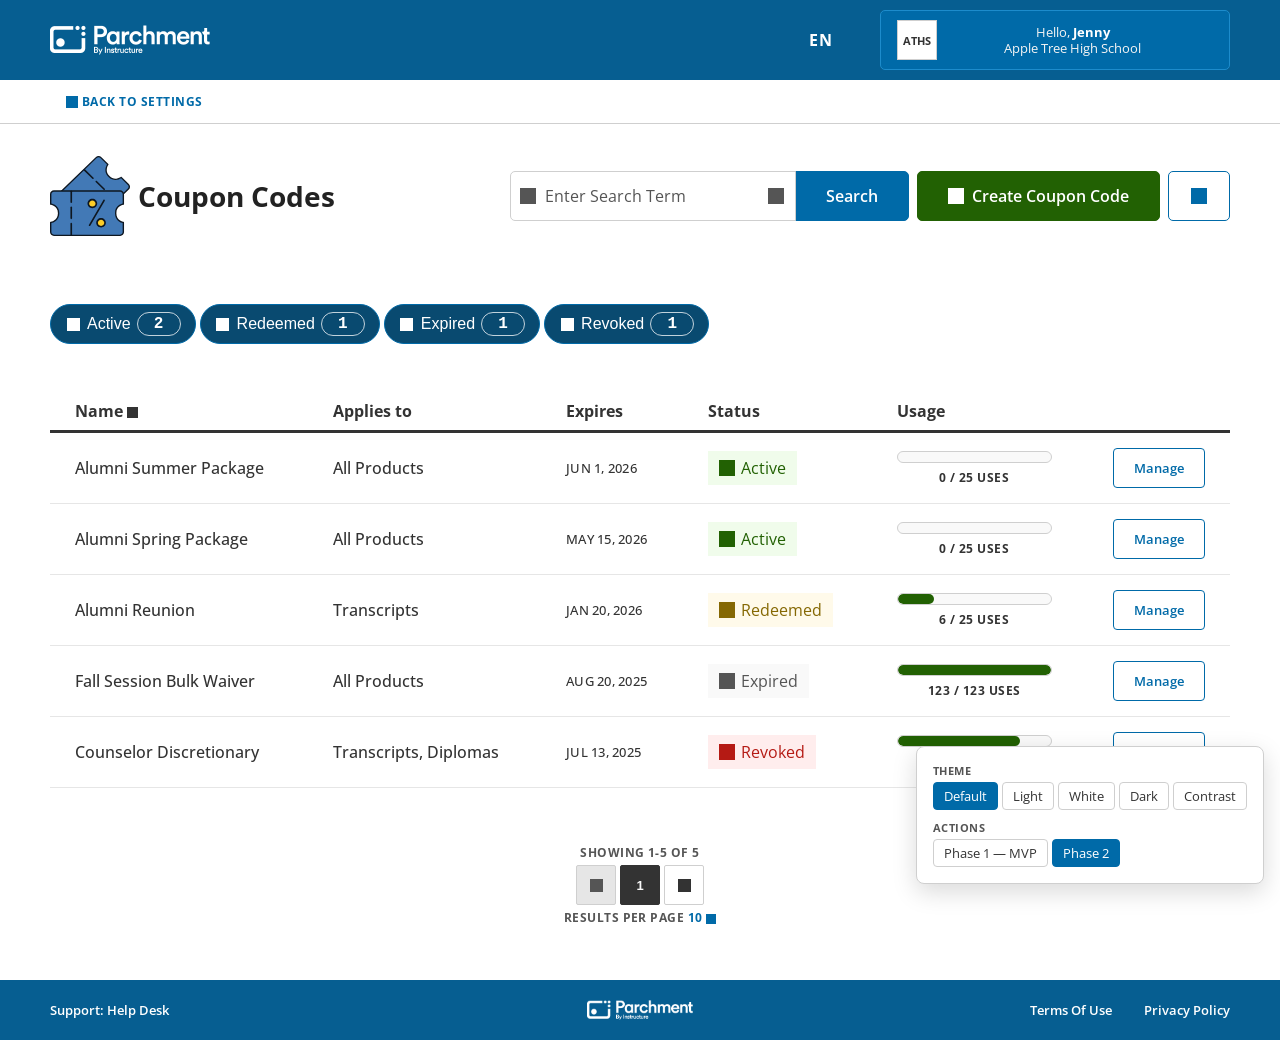
==== commit 801ba2e7: "Add files via upload" ====
--- a/index.html
+++ b/index.html
@@ -61,13 +61,25 @@
               <button class="tasty-btn is-success" id="btn-create" onclick="openCreateFlow()">
                 <span class="tcon" data-g="add"></span> Create Coupon Code
               </button>
-              <div style="position:relative; display:inline-block;">
-                <button class="tasty-btn is-ghost kebab-btn" id="kebab-btn" onclick="toggleKebab()" aria-label="More options">
-                  <span class="tcon" data-g="more-menu"></span>
+              <div class="tasty-options-menu-wrap" style="position:relative; display:inline-block;">
+                <button class="tasty-btn is-ghost kebab-btn" id="kebab-btn"
+                  onclick="toggleKebab()"
+                  aria-label="More options"
+                  aria-haspopup="true"
+                  aria-expanded="false"
+                  aria-controls="kebab-menu">
+                  <span class="tcon" data-g="more-menu" aria-hidden="true"></span>
                 </button>
-                <div class="tasty-menu" id="kebab-menu" style="display:none; position:absolute; right:0; top:44px; min-width:180px; z-index:50;">
-                  <button class="tasty-menu__item" onclick="closeKebab()">Export CSV</button>
-                  <button class="tasty-menu__item" onclick="closeKebab()">Import Codes</button>
+                <div class="tasty-menu" id="kebab-menu"
+                  role="menu"
+                  aria-label="More options"
+                  style="display:none; position:absolute; right:0; top:44px; min-width:200px; z-index:50;">
+                  <button class="tasty-menu__item" role="menuitem" onclick="closeKebab()">
+                    <span class="tcon" data-g="send" aria-hidden="true"></span> Export CSV
+                  </button>
+                  <button class="tasty-menu__item" role="menuitem" onclick="closeKebab()">
+                    <span class="tcon" data-g="time" aria-hidden="true"></span> Report history
+                  </button>
                 </div>
               </div>
             </div>
@@ -618,7 +630,7 @@
   </div>
 
 
-  <!-- Dev panel: theme switcher -->
+  <!-- Dev panel: theme + phase switcher -->
   <div id="dev-panel">
     <p class="dev-section-label">Theme</p>
     <div class="dev-btn-row">
@@ -628,6 +640,11 @@
       <button class="dev-btn" data-theme="dark">Dark</button>
       <button class="dev-btn" data-theme="contrast">Contrast</button>
     </div>
+    <p class="dev-section-label" style="margin-top:10px;">Actions</p>
+    <div class="dev-btn-row">
+      <button class="dev-btn" data-phase="1" onclick="setPhase(1, this)">Phase 1 — MVP</button>
+      <button class="dev-btn active" data-phase="2" onclick="setPhase(2, this)">Phase 2</button>
+    </div>
   </div>
 
   <!-- Toast mount -->
--- a/styles/app.css
+++ b/styles/app.css
@@ -144,9 +144,10 @@
   gap: var(--space-sm);
   flex-wrap: wrap;
 }
+/* SectionHeaderTitle size-large: 80×80 illustration */
 .coupon-illus-wrap {
-  width: 68px;
-  height: 68px;
+  width: 80px;
+  height: 80px;
   display: flex;
   align-items: center;
   justify-content: center;
@@ -777,6 +778,40 @@
 }
 .copy-code-btn {
   white-space: nowrap;
+}
+
+/* ── Options menu item icon alignment ────────────────────────── */
+.tasty-menu__item .tcon {
+  margin-right: 6px;
+  vertical-align: middle;
+  flex-shrink: 0;
+}
+
+/* ── Phase 1 — MVP surfaced action buttons ────────────────────── */
+.p1-actions {
+  display: flex;
+  align-items: center;
+  gap: 4px;
+  justify-content: flex-end;
+}
+.p1-action-btn {
+  width: 32px;
+  height: 32px;
+  min-width: unset;
+  padding: 0 !important;
+  display: inline-flex;
+  align-items: center;
+  justify-content: center;
+  border-radius: var(--radius-sm);
+}
+/* Expire button: danger color */
+.p1-expire-btn {
+  color: var(--context-error) !important;
+  border-color: var(--context-error) !important;
+}
+.p1-expire-btn:hover {
+  background: var(--context-error) !important;
+  color: #fff !important;
 }
 
 /* ── Schedule fields (revealed by Schedule Send) ──────────────── */
